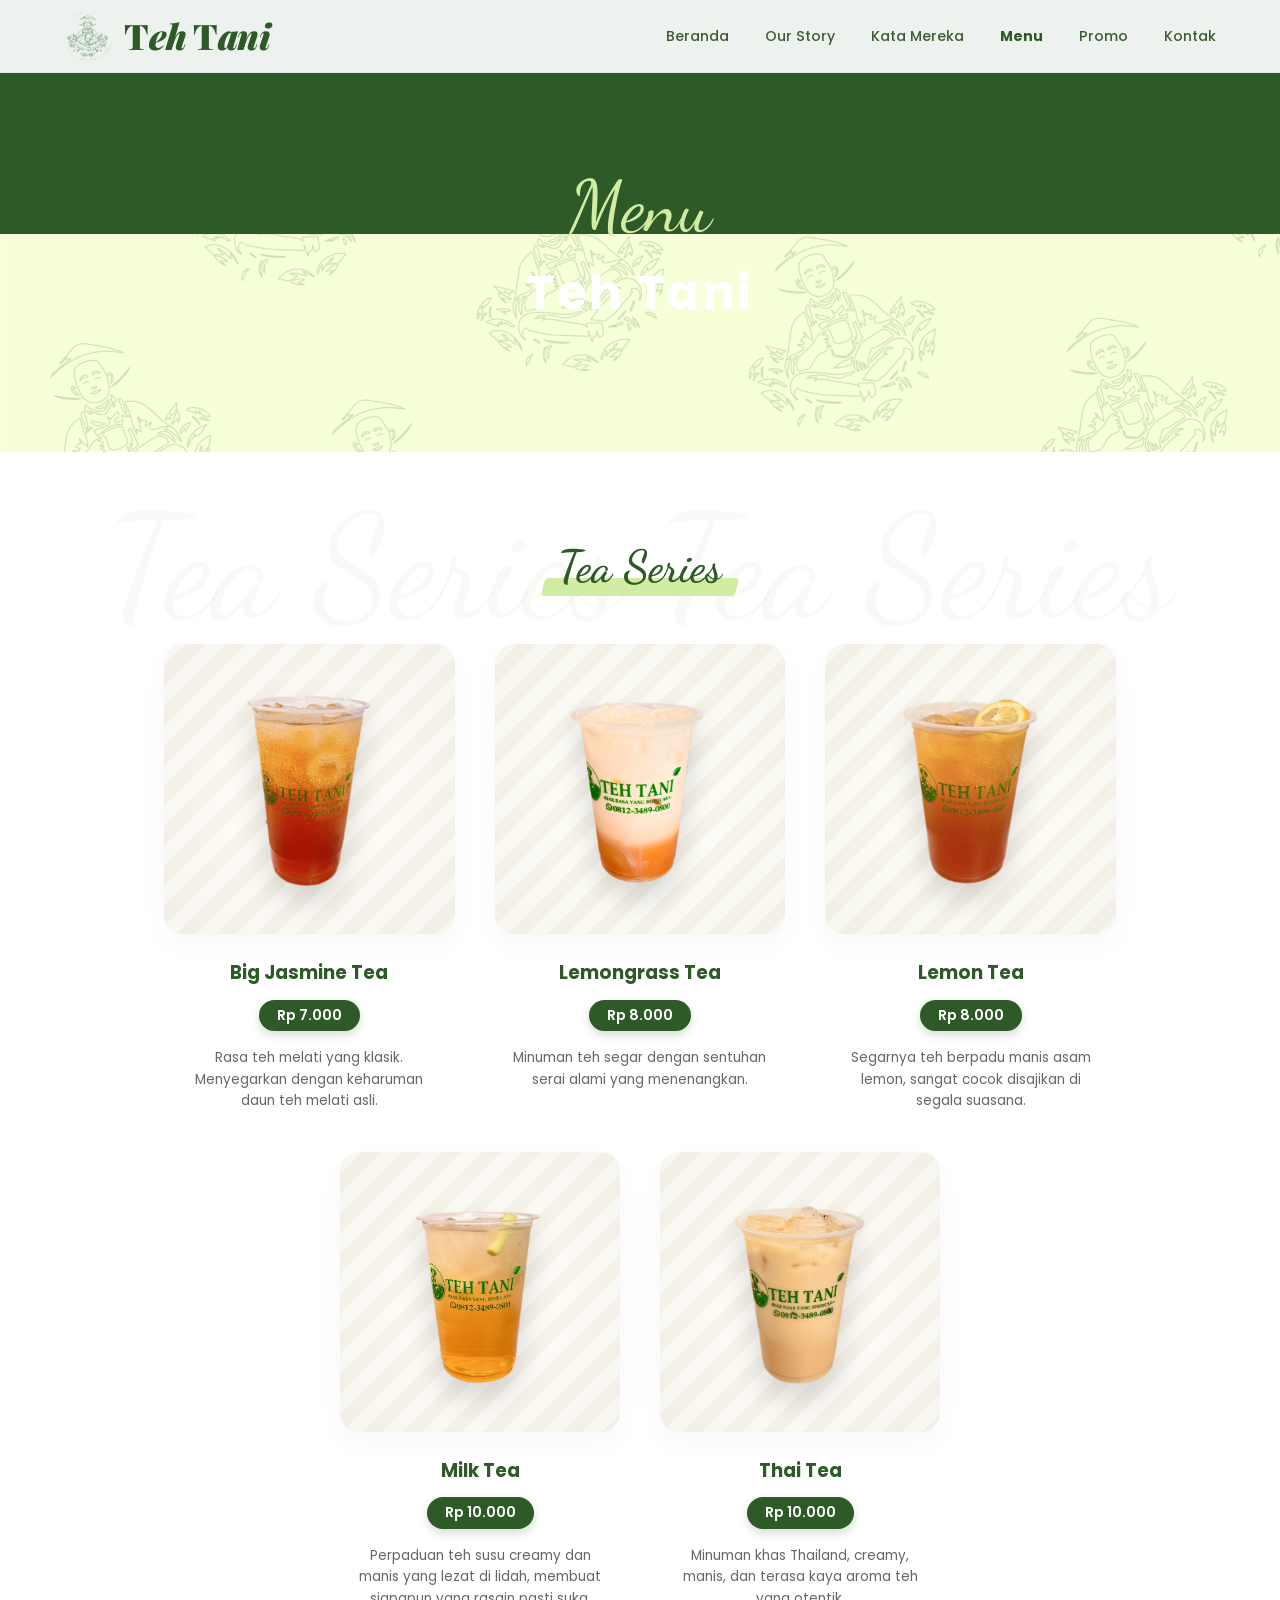
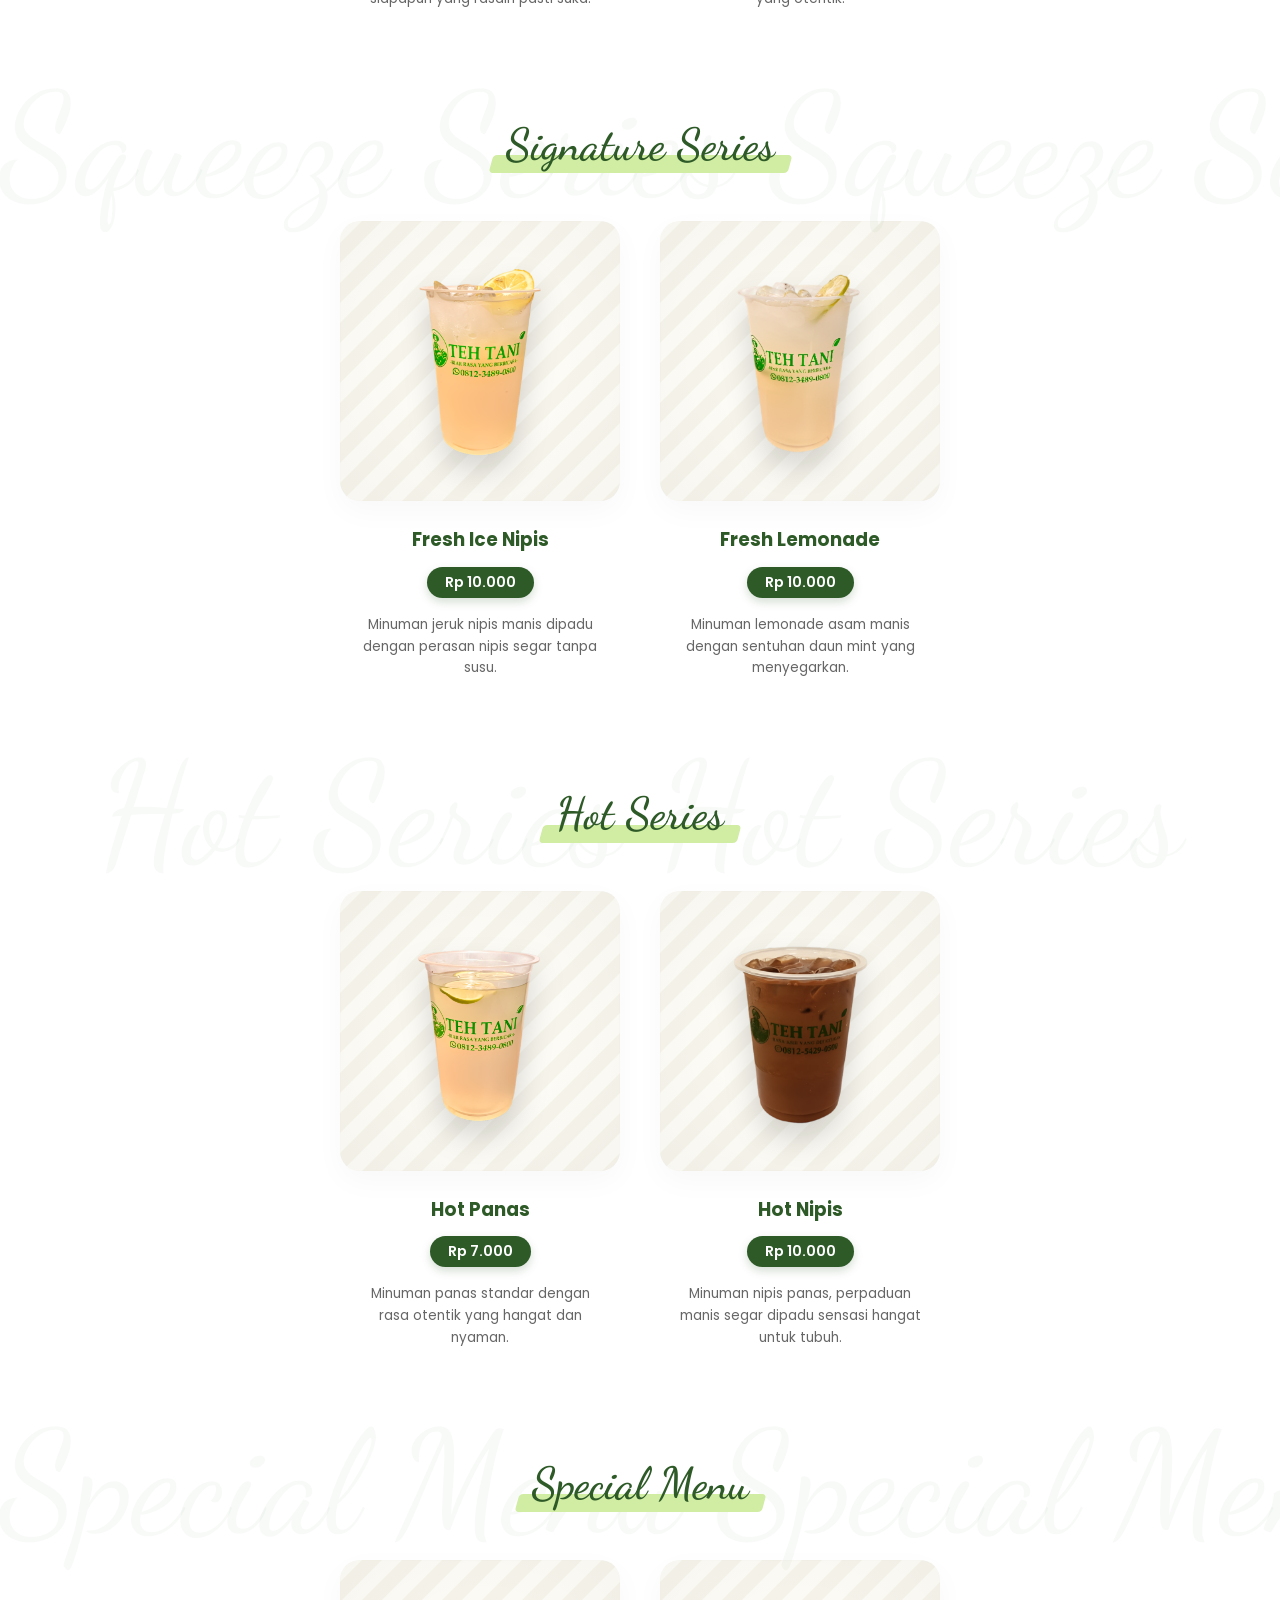
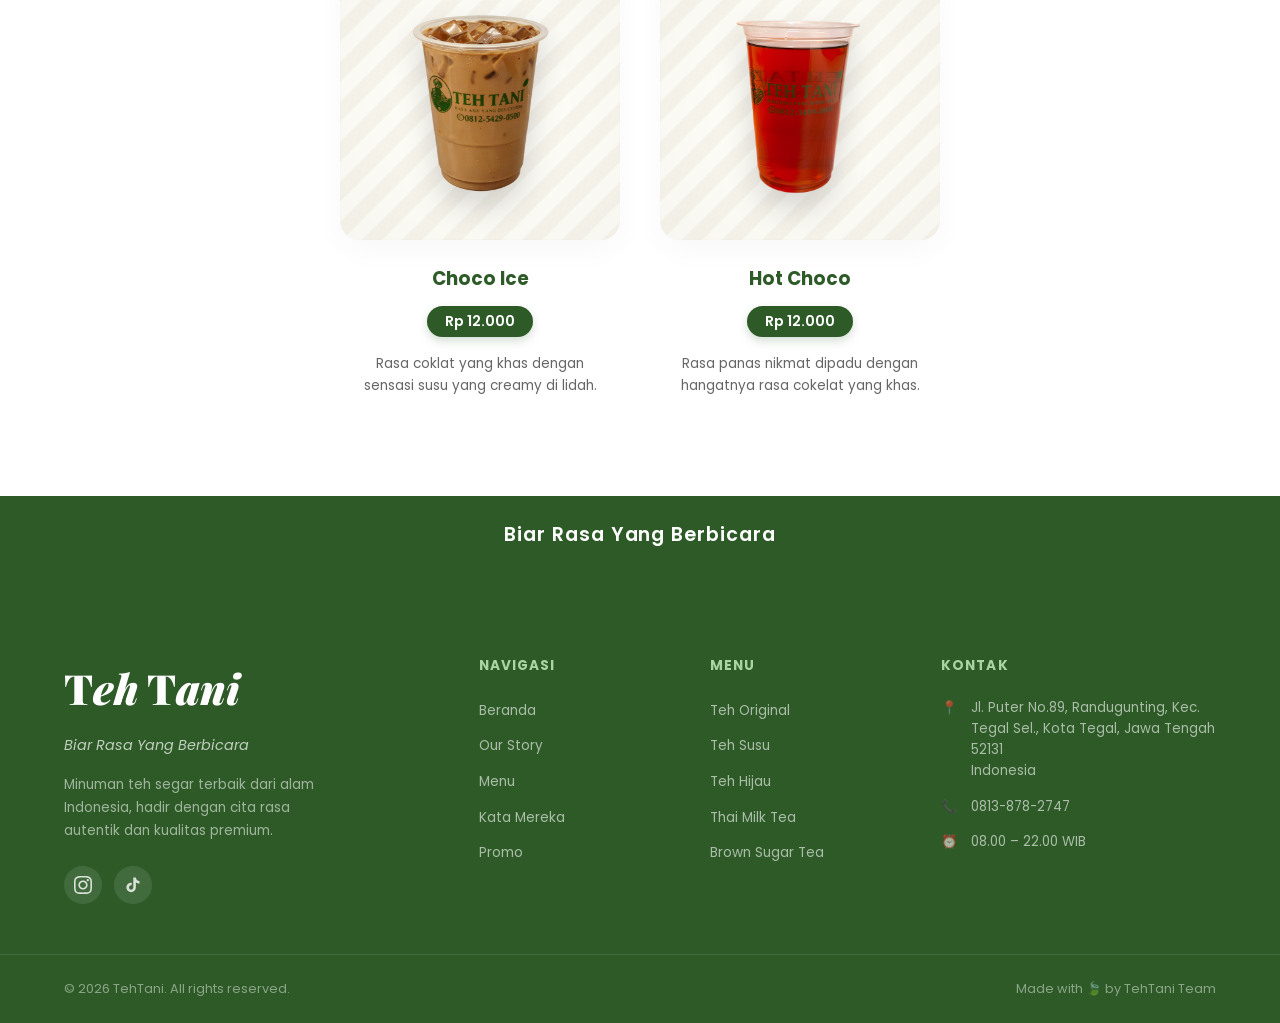
==== menu.html @ feb874ca "Add Menu page matching new design and update navigation links" ====
<!DOCTYPE html>
<html lang="id">

<head>
    <meta charset="UTF-8" />
    <meta name="viewport" content="width=device-width, initial-scale=1.0" />
    <title>Menu – Teh Tani</title>
    <meta name="description"
        content="Lihat berbagai pilihan menu minuman teh segar dan premium dari Teh Tani. Dari Tea Series, Signature Series, Hot Series, hingga Special Menu." />
    <link rel="preconnect" href="https://fonts.googleapis.com" />
    <link rel="preconnect" href="https://fonts.gstatic.com" crossorigin />
    <link
        href="https://fonts.googleapis.com/css2?family=Dancing+Script:wght@400;500;600;700&family=Playfair+Display:ital,wght@0,400;0,500;0,600;0,700;0,800;1,400;1,700&family=Poppins:wght@300;400;500;600;700&family=Pacifico&display=swap"
        rel="stylesheet" />
    <link rel="stylesheet" href="style.css" />
    <link rel="icon" href="images/logo_navbar.png" type="image/png" />
    <style>
        /* ── Page-specific styles for menu.html ── */

        /* ── MENU HERO ── */
        .menu-hero {
            background: var(--green-dark);
            position: relative;
            padding-top: 150px;
            padding-bottom: 120px;
            text-align: center;
            color: #fff;
            overflow: hidden;
        }

        .menu-hero-content {
            position: relative;
            z-index: 2;
            animation: heroFadeDown 0.8s ease forwards;
            opacity: 0;
            transform: translateY(-20px);
        }

        @keyframes heroFadeDown {
            to {
                opacity: 1;
                transform: translateY(0);
            }
        }

        .menu-hero-script {
            font-family: 'Dancing Script', cursive;
            font-size: 4.5rem;
            font-weight: 400;
            color: #d1eca3;
            margin-bottom: -10px;
        }

        .menu-hero-bold {
            font-family: var(--font-body);
            font-size: 3rem;
            font-weight: 700;
            color: #fff;
            letter-spacing: 0.05em;
        }

        .menu-hero-wave {
            position: absolute;
            bottom: -2px;
            left: 0;
            width: 100%;
            height: clamp(80px, 20vw, 220px);
            background: url('images/hero_bg_pattern.png') no-repeat bottom center;
            background-size: cover;
            z-index: 1;
        }

        /* ── MENU CONTENT ── */
        .menu-main {
            background: #ffffff;
            padding-bottom: 100px;
            overflow-x: hidden;
        }

        .menu-watermark-container {
            position: relative;
            text-align: center;
            margin: 80px 0 40px;
            z-index: 1;
        }

        .menu-watermark {
            font-family: 'Dancing Script', cursive;
            font-size: clamp(4rem, 12vw, 9rem);
            color: rgba(74, 124, 64, 0.04);
            white-space: nowrap;
            position: absolute;
            top: 50%;
            left: 50%;
            transform: translate(-50%, -50%);
            pointer-events: none;
            z-index: -1;
            width: 100%;
        }

        .menu-category-title {
            font-family: 'Dancing Script', cursive;
            font-size: 2.8rem;
            color: var(--green-dark);
            display: inline-block;
            position: relative;
            padding: 0 15px;
            font-weight: 600;
        }

        .menu-category-title::before {
            content: '';
            position: absolute;
            bottom: 8px;
            left: 0;
            width: 100%;
            height: 18px;
            background: #d1eca3;
            z-index: -1;
            transform: skew(-15deg);
            border-radius: 4px;
        }

        .menu-grid {
            display: grid;
            grid-template-columns: repeat(auto-fit, minmax(260px, 1fr));
            gap: 40px;
            max-width: 1000px;
            margin: 0 auto;
            padding: 0 24px;
            justify-content: center;
        }

        /* Specifically center items when they are fewer than the max row items */
        .menu-grid.centered-row {
            display: flex;
            flex-wrap: wrap;
            justify-content: center;
        }

        .menu-grid.centered-row .menu-card {
            width: 100%;
            max-width: 280px;
        }

        .menu-card {
            text-align: center;
            display: flex;
            flex-direction: column;
            align-items: center;
            opacity: 0;
            transform: translateY(30px);
            transition: opacity 0.6s ease, transform 0.6s ease;
        }

        .menu-card.visible {
            opacity: 1;
            transform: translateY(0);
        }

        .menu-img-wrap {
            background: #fcfbf5;
            background-image: url("data:image/svg+xml,%3Csvg width='40' height='40' viewBox='0 0 40 40' xmlns='http://www.w3.org/2000/svg'%3E%3Cg fill='%23e0ddc6' fill-opacity='0.25' fill-rule='evenodd'%3E%3Cpath d='M0 40L40 0H20L0 20M40 40V20L20 40'/%3E%3C/g%3E%3C/svg%3E");
            border-radius: 20px;
            padding: 20px;
            width: 100%;
            aspect-ratio: 1;
            display: flex;
            justify-content: center;
            align-items: center;
            margin-bottom: 24px;
            box-shadow: 0 10px 30px rgba(0, 0, 0, 0.03);
            border: 1px solid rgba(0,0,0,0.02);
            position: relative;
            overflow: hidden;
        }
        
        /* Subtle inner gradient for paper effect */
        .menu-img-wrap::after {
            content: '';
            position: absolute;
            top:0; left:0; right:0; bottom:0;
            background: radial-gradient(circle at center, transparent 40%, rgba(0,0,0,0.02) 100%);
            pointer-events: none;
        }

        .menu-img-wrap img {
            height: 85%;
            width: auto;
            object-fit: contain;
            transition: transform 0.4s cubic-bezier(0.175, 0.885, 0.32, 1.275);
            filter: drop-shadow(0 15px 15px rgba(0,0,0,0.15));
            z-index: 2;
        }

        .menu-card:hover .menu-img-wrap img {
            transform: scale(1.1) rotate(3deg);
        }

        .menu-title {
            font-family: var(--font-body);
            font-weight: 700;
            color: var(--green-dark);
            font-size: 1.15rem;
            margin-bottom: 12px;
        }

        .menu-price {
            background: var(--green-dark);
            color: #fff;
            padding: 4px 18px;
            border-radius: 20px;
            font-size: 0.9rem;
            font-weight: 600;
            margin-bottom: 16px;
            display: inline-block;
            box-shadow: 0 4px 10px rgba(45, 90, 39, 0.2);
            transition: background 0.3s ease;
        }

        .menu-card:hover .menu-price {
            background: var(--green-main);
        }

        .menu-desc {
            font-size: 0.85rem;
            color: #666;
            line-height: 1.6;
            padding: 0 15px;
        }

        /* ── BOTTOM BANNER ── */
        .menu-bottom-banner {
            background: var(--green-dark);
            color: #fff;
            text-align: center;
            padding: 24px 0;
            font-size: 1.2rem;
            font-weight: 600;
            letter-spacing: 0.05em;
        }

        /* ── RESPONSIVE ── */
        @media (max-width: 768px) {
            .menu-hero {
                padding-top: 120px;
                padding-bottom: 80px;
            }

            .menu-hero-script {
                font-size: 3.5rem;
            }

            .menu-hero-bold {
                font-size: 2.2rem;
            }

            .menu-watermark-container {
                margin: 60px 0 30px;
            }

            .menu-category-title {
                font-size: 2.2rem;
            }

            .menu-img-wrap {
                aspect-ratio: 4/3;
            }
        }
    </style>
</head>

<body>

    <!-- ========== NAVBAR ========== -->
    <nav class="navbar" id="navbar">
        <div class="nav-container">
            <a href="index.html" class="nav-logo">
                <img src="images/logo_navbar.png" alt="Teh Tani Icon" class="nav-logo-icon" />
                <span class="nav-logo-text">
                    <span class="logo-teh">T<i>eh</i></span> <span class="logo-tani">T<i>ani</i></span>
                </span>
            </a>
            <ul class="nav-links" id="navLinks">
                <li><a href="index.html#beranda">Beranda</a></li>
                <li><a href="our-story.html">Our Story</a></li>
                <li><a href="index.html#kata-mereka">Kata Mereka</a></li>
                <li><a href="menu.html" style="color:var(--green-dark);font-weight:700;">Menu</a></li>
                <li><a href="index.html#promo">Promo</a></li>
                <li><a href="index.html#kontak">Kontak</a></li>
            </ul>
            <button class="nav-hamburger" id="hamburger" aria-label="Menu">
                <span></span><span></span><span></span>
            </button>
        </div>
    </nav>

    <!-- ========== MENU HERO ========== -->
    <section class="menu-hero">
        <div class="menu-hero-content">
            <h1 class="menu-hero-script">Menu</h1>
            <h2 class="menu-hero-bold">Teh Tani</h2>
        </div>
        <div class="menu-hero-wave"></div>
    </section>

    <!-- ========== MENU CONTENT ========== -->
    <main class="menu-main">

        <!-- CATEGORY 1: Tea Series -->
        <div class="menu-watermark-container">
            <div class="menu-watermark">Tea Series Tea Series</div>
            <h2 class="menu-category-title">Tea Series</h2>
        </div>
        
        <div class="menu-grid">
            <div class="menu-card">
                <div class="menu-img-wrap">
                    <img src="images/menu1.png" alt="Big Jasmine Tea" />
                </div>
                <h3 class="menu-title">Big Jasmine Tea</h3>
                <span class="menu-price">Rp 7.000</span>
                <p class="menu-desc">Rasa teh melati yang klasik. Menyegarkan dengan keharuman daun teh melati asli.</p>
            </div>
            <div class="menu-card">
                <div class="menu-img-wrap">
                    <img src="images/menu2.png" alt="Lemongrass Tea" />
                </div>
                <h3 class="menu-title">Lemongrass Tea</h3>
                <span class="menu-price">Rp 8.000</span>
                <p class="menu-desc">Minuman teh segar dengan sentuhan serai alami yang menenangkan.</p>
            </div>
            <div class="menu-card">
                <div class="menu-img-wrap">
                    <img src="images/menu3.png" alt="Lemon Tea" />
                </div>
                <h3 class="menu-title">Lemon Tea</h3>
                <span class="menu-price">Rp 8.000</span>
                <p class="menu-desc">Segarnya teh berpadu manis asam lemon, sangat cocok disajikan di segala suasana.</p>
            </div>
        </div>
        <div class="menu-grid centered-row" style="margin-top: 40px;">
            <div class="menu-card">
                <div class="menu-img-wrap">
                    <img src="images/menu4.png" alt="Milk Tea" />
                </div>
                <h3 class="menu-title">Milk Tea</h3>
                <span class="menu-price">Rp 10.000</span>
                <p class="menu-desc">Perpaduan teh susu creamy dan manis yang lezat di lidah, membuat siapapun yang rasain pasti suka.</p>
            </div>
            <div class="menu-card">
                <div class="menu-img-wrap">
                    <img src="images/menu5.png" alt="Thai Tea" />
                </div>
                <h3 class="menu-title">Thai Tea</h3>
                <span class="menu-price">Rp 10.000</span>
                <p class="menu-desc">Minuman khas Thailand, creamy, manis, dan terasa kaya aroma teh yang otentik.</p>
            </div>
        </div>

        <!-- CATEGORY 2: Signature Series -->
        <div class="menu-watermark-container" style="margin-top: 100px;">
            <div class="menu-watermark">Squeeze Series Squeeze Ser</div>
            <h2 class="menu-category-title">Signature Series</h2>
        </div>
        
        <div class="menu-grid centered-row">
            <div class="menu-card">
                <div class="menu-img-wrap">
                    <img src="images/menu6.png" alt="Fresh Ice Nipis" />
                </div>
                <h3 class="menu-title">Fresh Ice Nipis</h3>
                <span class="menu-price">Rp 10.000</span>
                <p class="menu-desc">Minuman jeruk nipis manis dipadu dengan perasan nipis segar tanpa susu.</p>
            </div>
            <div class="menu-card">
                <div class="menu-img-wrap">
                    <img src="images/menu7.png" alt="Fresh Lemonade" />
                </div>
                <h3 class="menu-title">Fresh Lemonade</h3>
                <span class="menu-price">Rp 10.000</span>
                <p class="menu-desc">Minuman lemonade asam manis dengan sentuhan daun mint yang menyegarkan.</p>
            </div>
        </div>

        <!-- CATEGORY 3: Hot Series -->
        <div class="menu-watermark-container" style="margin-top: 100px;">
            <div class="menu-watermark">Hot Series Hot Series</div>
            <h2 class="menu-category-title">Hot Series</h2>
        </div>
        
        <div class="menu-grid centered-row">
            <div class="menu-card">
                <div class="menu-img-wrap">
                    <img src="images/menu8.png" alt="Hot Panas" />
                </div>
                <h3 class="menu-title">Hot Panas</h3>
                <span class="menu-price">Rp 7.000</span>
                <p class="menu-desc">Minuman panas standar dengan rasa otentik yang hangat dan nyaman.</p>
            </div>
            <div class="menu-card">
                <div class="menu-img-wrap">
                    <img src="images/menu9.png" alt="Hot Nipis" />
                </div>
                <h3 class="menu-title">Hot Nipis</h3>
                <span class="menu-price">Rp 10.000</span>
                <p class="menu-desc">Minuman nipis panas, perpaduan manis segar dipadu sensasi hangat untuk tubuh.</p>
            </div>
        </div>

        <!-- CATEGORY 4: Special Menu -->
        <div class="menu-watermark-container" style="margin-top: 100px;">
            <div class="menu-watermark">Special Menu Special Men</div>
            <h2 class="menu-category-title">Special Menu</h2>
        </div>
        
        <div class="menu-grid centered-row">
            <div class="menu-card">
                <div class="menu-img-wrap">
                    <img src="images/menu10.png" alt="Choco Ice" />
                </div>
                <h3 class="menu-title">Choco Ice</h3>
                <span class="menu-price">Rp 12.000</span>
                <p class="menu-desc">Rasa coklat yang khas dengan sensasi susu yang creamy di lidah.</p>
            </div>
            <div class="menu-card">
                <div class="menu-img-wrap">
                    <img src="images/menu11.png" alt="Hot Choco" />
                </div>
                <h3 class="menu-title">Hot Choco</h3>
                <span class="menu-price">Rp 12.000</span>
                <p class="menu-desc">Rasa panas nikmat dipadu dengan hangatnya rasa cokelat yang khas.</p>
            </div>
        </div>

    </main>

    <!-- ========== BOTTOM BANNER ========== -->
    <div class="menu-bottom-banner">
        Biar Rasa Yang Berbicara
    </div>

    <!-- ========== FOOTER ========== -->
    <footer class="footer" id="kontak">
        <div class="footer-top">
            <div class="footer-container">
                <div class="footer-brand">
                    <a href="index.html" class="footer-logo">
                        <span class="logo-teh">T<i>eh</i></span> <span class="logo-tani">T<i>ani</i></span>
                    </a>
                    <p class="footer-tagline">Biar Rasa Yang Berbicara</p>
                    <p class="footer-desc">Minuman teh segar terbaik dari alam Indonesia, hadir dengan cita rasa
                        autentik dan
                        kualitas premium.</p>
                    <div class="footer-social">
                        <a href="https://instagram.com/tehtaniofficial" target="_blank" aria-label="Instagram"
                            class="social-link">
                            <svg width="18" height="18" viewBox="0 0 24 24" fill="currentColor">
                                <path
                                    d="M12 2.163c3.204 0 3.584.012 4.85.07 3.252.148 4.771 1.691 4.919 4.919.058 1.265.069 1.645.069 4.849 0 3.205-.012 3.584-.069 4.849-.149 3.225-1.664 4.771-4.919 4.919-1.266.058-1.644.07-4.85.07-3.204 0-3.584-.012-4.849-.07-3.26-.149-4.771-1.699-4.919-4.92-.058-1.265-.07-1.644-.07-4.849 0-3.204.013-3.583.07-4.849.149-3.227 1.664-4.771 4.919-4.919 1.266-.057 1.645-.069 4.849-.069zm0-2.163c-3.259 0-3.667.014-4.947.072-4.358.2-6.78 2.618-6.98 6.98-.059 1.281-.073 1.689-.073 4.948 0 3.259.014 3.668.072 4.948.2 4.358 2.618 6.78 6.98 6.98 1.281.058 1.689.072 4.948.072 3.259 0 3.668-.014 4.948-.072 4.354-.2 6.782-2.618 6.979-6.98.059-1.28.073-1.689.073-4.948 0-3.259-.014-3.667-.072-4.947-.196-4.354-2.617-6.78-6.979-6.98-1.281-.059-1.69-.073-4.949-.073zm0 5.838c-3.403 0-6.162 2.759-6.162 6.162s2.759 6.163 6.162 6.163 6.162-2.759 6.162-6.163c0-3.403-2.759-6.162-6.162-6.162zm0 10.162c-2.209 0-4-1.79-4-4 0-2.209 1.791-4 4-4s4 1.791 4 4c0 2.21-1.791 4-4 4zm6.406-11.845c-.796 0-1.441.645-1.441 1.44s.645 1.44 1.441 1.44c.795 0 1.439-.645 1.439-1.44s-.644-1.44-1.439-1.44z" />
                            </svg>
                        </a>
                        <a href="#" target="_blank" aria-label="TikTok" class="social-link">
                            <svg width="18" height="18" viewBox="0 0 24 24" fill="currentColor">
                                <path
                                    d="M19.59 6.69a4.83 4.83 0 01-3.77-4.25V2h-3.45v13.67a2.89 2.89 0 01-2.88 2.5 2.89 2.89 0 01-2.89-2.89 2.89 2.89 0 012.89-2.89c.28 0 .54.04.79.1V9.01a6.27 6.27 0 00-.79-.05 6.34 6.34 0 00-6.34 6.34 6.34 6.34 0 006.34 6.34 6.34 6.34 0 006.33-6.34V8.69a8.26 8.26 0 004.83 1.55V6.79a4.85 4.85 0 01-1.06-.1z" />
                            </svg>
                        </a>
                    </div>
                </div>

                <div class="footer-links">
                    <h4>Navigasi</h4>
                    <ul>
                        <li><a href="index.html#beranda">Beranda</a></li>
                        <li><a href="our-story.html">Our Story</a></li>
                        <li><a href="menu.html">Menu</a></li>
                        <li><a href="index.html#kata-mereka">Kata Mereka</a></li>
                        <li><a href="index.html#promo">Promo</a></li>
                    </ul>
                </div>

                <div class="footer-links">
                    <h4>Menu</h4>
                    <ul>
                        <li><a href="#">Teh Original</a></li>
                        <li><a href="#">Teh Susu</a></li>
                        <li><a href="#">Teh Hijau</a></li>
                        <li><a href="#">Thai Milk Tea</a></li>
                        <li><a href="#">Brown Sugar Tea</a></li>
                    </ul>
                </div>

                <div class="footer-contact">
                    <h4>Kontak</h4>
                    <ul>
                        <li>
                            <span>📍</span>
                            <span>Jl. Puter No.89, Randugunting, Kec. Tegal Sel., Kota Tegal, Jawa Tengah
                                52131<br />Indonesia</span>
                        </li>
                        <li>
                            <span>📞</span>
                            <span>0813-878-2747</span>
                        </li>
                        <li>
                            <span>⏰</span>
                            <span>08.00 – 22.00 WIB</span>
                        </li>
                    </ul>
                </div>
            </div>
        </div>
        <div class="footer-bottom">
            <div class="footer-container">
                <p>© 2026 TehTani. All rights reserved.</p>
                <p>Made with 🍃 by TehTani Team</p>
            </div>
        </div>
    </footer>

    <!-- ========== BACK TO TOP ========== -->
    <button class="back-to-top" id="backToTop" aria-label="Back to top">↑</button>

    <script>
        // Navbar scroll + hamburger + backToTop logic
        const navbar = document.getElementById('navbar');
        const hamburger = document.getElementById('hamburger');
        const navLinks = document.getElementById('navLinks');
        const backToTop = document.getElementById('backToTop');

        window.addEventListener('scroll', () => {
            if (window.scrollY > 60) {
                navbar.classList.add('scrolled');
                backToTop.classList.add('visible');
            } else {
                navbar.classList.remove('scrolled');
                backToTop.classList.remove('visible');
            }
        }, { passive: true });

        hamburger.addEventListener('click', () => {
            hamburger.classList.toggle('active');
            navLinks.classList.toggle('open');
        });

        navLinks.querySelectorAll('a').forEach(link => {
            link.addEventListener('click', () => {
                hamburger.classList.remove('active');
                navLinks.classList.remove('open');
            });
        });

        backToTop.addEventListener('click', () => {
            window.scrollTo({ top: 0, behavior: 'smooth' });
        });

        // Simple Scroll Reveal Animation for Menu Cards
        const menuCards = document.querySelectorAll('.menu-card');
        const observer = new IntersectionObserver((entries) => {
            entries.forEach(entry => {
                if(entry.isIntersecting) {
                    entry.target.classList.add('visible');
                    observer.unobserve(entry.target);
                }
            });
        }, { threshold: 0.1 });

        menuCards.forEach((card, index) => {
            // Add a small stagger delay per row if needed
            card.style.transitionDelay = `${(index % 3) * 0.15}s`;
            observer.observe(card);
        });
    </script>
</body>

</html>
---- style.css ----
/* ========== RESET & VARIABLES ========== */
*,
*::before,
*::after {
  box-sizing: border-box;
  margin: 0;
  padding: 0;
}

:root {
  --green-dark: #2d5a27;
  --green-main: #4a7c40;
  --green-mid: #6aa84f;
  --green-light: #a8d5a2;
  --green-pale: #e8f5e3;
  --green-bg: #f0f7ec;
  --yellow-main: #f0c040;
  --yellow-light: #fff8e1;
  --brown-tea: #c47d3b;
  --cream: #faf6f0;
  --white: #ffffff;
  --text-dark: #1c2b1a;
  --text-mid: #3d5c36;
  --text-light: #6b8a62;
  --shadow-sm: 0 2px 8px rgba(45, 90, 39, 0.12);
  --shadow-md: 0 8px 24px rgba(45, 90, 39, 0.16);
  --shadow-lg: 0 16px 48px rgba(45, 90, 39, 0.2);
  --radius-sm: 8px;
  --radius-md: 16px;
  --radius-lg: 24px;
  --radius-xl: 40px;
  --transition: all 0.35s cubic-bezier(0.4, 0, 0.2, 1);
  --font-body: 'Poppins', sans-serif;
  --font-display: 'Playfair Display', serif;
}

html {
  scroll-behavior: smooth;
  font-size: 16px;
  overflow-x: hidden;
  width: 100%;
}

body {
  font-family: var(--font-body);
  color: var(--text-dark);
  background: var(--white);
  line-height: 1.6;
  overflow-x: hidden;
  width: 100%;
}

img {
  max-width: 100%;
  display: block;
}

a {
  text-decoration: none;
  color: inherit;
}

ul {
  list-style: none;
}

/* ========== SCROLL BAR ========== */
::-webkit-scrollbar {
  width: 6px;
}

::-webkit-scrollbar-track {
  background: var(--green-pale);
}

::-webkit-scrollbar-thumb {
  background: var(--green-mid);
  border-radius: 4px;
}

/* ========== BUTTONS ========== */
.btn {
  display: inline-flex;
  align-items: center;
  gap: 8px;
  padding: 13px 28px;
  border-radius: var(--radius-xl);
  font-family: var(--font-body);
  font-weight: 600;
  font-size: 0.9rem;
  cursor: pointer;
  border: none;
  transition: var(--transition);
  letter-spacing: 0.02em;
}

.btn-arrow {
  transition: transform 0.3s ease;
}

.btn:hover .btn-arrow {
  transform: translateX(4px);
}

.btn-primary {
  background: linear-gradient(135deg, var(--green-main), var(--green-dark));
  color: var(--white);
  box-shadow: 0 4px 20px rgba(74, 124, 64, 0.4);
}

.btn-primary:hover {
  transform: translateY(-2px);
  box-shadow: 0 8px 28px rgba(74, 124, 64, 0.5);
}

.btn-outline {
  background: transparent;
  color: var(--green-dark);
  border: 2px solid var(--green-main);
}

.btn-outline:hover {
  background: var(--green-main);
  color: var(--white);
  transform: translateY(-2px);
}

.btn-green {
  background: var(--green-main);
  color: var(--white);
  box-shadow: var(--shadow-sm);
}

.btn-green:hover {
  background: var(--green-dark);
  transform: translateY(-2px);
  box-shadow: var(--shadow-md);
}

.btn-white {
  background: var(--white);
  color: var(--green-dark);
  box-shadow: 0 4px 20px rgba(255, 255, 255, 0.3);
}

.btn-white:hover {
  background: var(--green-pale);
  transform: translateY(-2px);
}

.btn-outline-green {
  background: transparent;
  color: var(--green-main);
  border: 2px solid var(--green-main);
}

.btn-outline-green:hover {
  background: var(--green-main);
  color: var(--white);
  transform: translateY(-2px);
}

.btn-instagram {
  background: linear-gradient(45deg, #f09433, #e6683c, #dc2743, #cc2366, #bc1888);
  color: var(--white);
  box-shadow: 0 4px 20px rgba(220, 39, 67, 0.35);
}

.btn-instagram:hover {
  transform: translateY(-2px);
  box-shadow: 0 8px 28px rgba(220, 39, 67, 0.45);
}

/* ========== SECTION UTILS ========== */
.section-container {
  max-width: 1200px;
  margin: 0 auto;
  padding: 0 24px;
}

.section-header {
  text-align: center;
  margin-bottom: 56px;
}

.section-label {
  display: inline-block;
  background: var(--green-pale);
  color: var(--green-dark);
  padding: 6px 18px;
  border-radius: var(--radius-xl);
  font-size: 0.78rem;
  font-weight: 600;
  letter-spacing: 0.1em;
  text-transform: uppercase;
  margin-bottom: 14px;
}

.label-yellow {
  background: var(--yellow-light);
  color: #8b6914;
}

.label-orange {
  background: #fff3e0;
  color: #b55a00;
}

.section-title {
  font-family: var(--font-display);
  font-size: clamp(2rem, 4vw, 2.8rem);
  color: var(--text-dark);
  line-height: 1.2;
  margin-bottom: 14px;
}

.section-title em {
  font-style: italic;
  color: var(--green-main);
}

.section-subtitle {
  color: var(--text-light);
  font-size: 0.95rem;
  max-width: 520px;
  margin: 0 auto;
}

/* AOS Animation classes (lightweight inline version) */
[data-aos] {
  opacity: 0;
  transform: translateY(30px);
  transition: opacity 0.7s ease, transform 0.7s ease;
}

[data-aos="fade-right"] {
  transform: translateX(-40px);
}

[data-aos="fade-left"] {
  transform: translateX(40px);
}

[data-aos].aos-animate {
  opacity: 1;
  transform: translate(0, 0);
}

/* ========== NAVBAR ========== */
.navbar {
  position: fixed;
  top: 0;
  left: 0;
  right: 0;
  z-index: 1000;
  background: rgba(255, 255, 255, 0.92);
  backdrop-filter: blur(20px);
  -webkit-backdrop-filter: blur(20px);
  border-bottom: 1px solid rgba(74, 124, 64, 0.1);
  transition: var(--transition);
}

.navbar.scrolled {
  box-shadow: var(--shadow-sm);
}

.nav-container {
  max-width: 1200px;
  margin: 0 auto;
  padding: 0 24px;
  height: 72px;
  display: flex;
  align-items: center;
  justify-content: space-between;
}

.nav-logo {
  font-family: var(--font-display);
  font-size: 2.2rem;
  font-weight: 900;
  font-style: normal;
  letter-spacing: -0.01em;
  display: flex;
  align-items: center;
  gap: 12px;
}

.nav-logo-icon {
  height: 48px;
  width: auto;
  object-fit: contain;
}

.nav-logo i,
.footer-logo i {
  font-style: italic;
}

.logo-teh,
.logo-tani {
  color: var(--green-dark);
}

.nav-links {
  display: flex;
  align-items: center;
  gap: 36px;
}

.nav-links a {
  font-size: 0.88rem;
  font-weight: 500;
  color: var(--text-mid);
  position: relative;
  padding-bottom: 4px;
  transition: color 0.25s;
}

.nav-links a::after {
  content: '';
  position: absolute;
  bottom: 0;
  left: 0;
  width: 0;
  height: 2px;
  background: var(--green-main);
  border-radius: 2px;
  transition: width 0.3s ease;
}

.nav-links a:hover {
  color: var(--green-dark);
}

.nav-links a:hover::after {
  width: 100%;
}

.nav-hamburger {
  display: none;
  flex-direction: column;
  gap: 5px;
  background: none;
  border: none;
  cursor: pointer;
  padding: 6px;
}

.nav-hamburger span {
  display: block;
  width: 24px;
  height: 2px;
  background: var(--green-dark);
  border-radius: 2px;
  transition: var(--transition);
}

.nav-hamburger.active span:nth-child(1) {
  transform: translateY(7px) rotate(45deg);
}

.nav-hamburger.active span:nth-child(2) {
  opacity: 0;
}

.nav-hamburger.active span:nth-child(3) {
  transform: translateY(-7px) rotate(-45deg);
}

/* ========== HERO SECTION ========== */
.hero {
  min-height: 100vh;
  padding-top: 72px;
  background: url('images/hero_bg_pattern.png');
  background-size: 500px;
  background-repeat: repeat;
  position: relative;
  display: flex;
  align-items: center;
  overflow: hidden;
}

.hero-bg-decor {
  position: absolute;
  inset: 0;
  pointer-events: none;
}

.decor-circle {
  position: absolute;
  border-radius: 50%;
  background: radial-gradient(circle, rgba(74, 124, 64, 0.12), transparent 70%);
}

.decor-circle-1 {
  width: 600px;
  height: 600px;
  top: -100px;
  right: -150px;
}

.decor-circle-2 {
  width: 400px;
  height: 400px;
  bottom: -100px;
  left: -100px;
}

.decor-leaf {
  position: absolute;
  font-size: 3rem;
  opacity: 0.15;
  animation: floatLeaf 6s ease-in-out infinite;
}

.decor-leaf-1 {
  top: 20%;
  right: 5%;
  animation-delay: 0s;
}

.decor-leaf-2 {
  bottom: 20%;
  left: 5%;
  animation-delay: 3s;
}

@keyframes floatLeaf {

  0%,
  100% {
    transform: translateY(0) rotate(0deg);
  }

  50% {
    transform: translateY(-20px) rotate(10deg);
  }
}

.hero-content {
  max-width: 1200px;
  margin: 0 auto;
  padding: 80px 24px;
  display: grid;
  grid-template-columns: 1fr 1fr;
  align-items: center;
  gap: 60px;
  width: 100%;
}

.hero-tagline {
  font-size: 0.82rem;
  font-weight: 600;
  color: var(--green-main);
  letter-spacing: 0.12em;
  text-transform: uppercase;
  margin-bottom: 16px;
  display: flex;
  align-items: center;
  gap: 8px;
}

.hero-tagline::before {
  content: '';
  display: inline-block;
  width: 32px;
  height: 2px;
  background: var(--green-main);
  border-radius: 2px;
}

.hero-title {
  font-family: var(--font-display);
  font-size: clamp(2.8rem, 5.5vw, 4.2rem);
  line-height: 1.12;
  color: var(--text-dark);
  margin-bottom: 22px;
}

.hero-title em {
  font-style: italic;
  color: var(--green-main);
  display: block;
}

.hero-desc {
  color: var(--text-light);
  font-size: 1rem;
  line-height: 1.8;
  margin-bottom: 36px;
  max-width: 480px;
}

.hero-buttons {
  display: flex;
  gap: 16px;
  flex-wrap: wrap;
}

/* Hero Image */
.hero-image {
  position: relative;
  display: flex;
  justify-content: center;
}

.hero-img-wrapper {
  position: relative;
  display: inline-block;
}

.hero-drink-img {
  width: clamp(260px, 35vw, 420px);
  height: auto;
  filter: drop-shadow(0 24px 48px rgba(45, 90, 39, 0.25));
  animation: heroFloat 4s ease-in-out infinite;
  position: relative;
  z-index: 2;
}

@keyframes heroFloat {

  0%,
  100% {
    transform: translateY(0);
  }

  50% {
    transform: translateY(-18px);
  }
}

.hero-badge {
  position: absolute;
  top: 10%;
  right: -20px;
  background: var(--yellow-main);
  border-radius: 50%;
  width: 85px;
  height: 85px;
  display: flex;
  flex-direction: column;
  align-items: center;
  justify-content: center;
  text-align: center;
  box-shadow: 0 4px 20px rgba(240, 192, 64, 0.5);
  z-index: 3;
  animation: badgePulse 2s ease-in-out infinite;
}

.badge-icon {
  font-size: 1.2rem;
}

.badge-text {
  font-size: 0.65rem;
  font-weight: 700;
  color: var(--green-dark);
  line-height: 1.2;
}

@keyframes badgePulse {

  0%,
  100% {
    transform: scale(1) rotate(-5deg);
  }

  50% {
    transform: scale(1.05) rotate(0deg);
  }
}

.hero-float-card {
  position: absolute;
  bottom: 10%;
  left: -30px;
  background: var(--white);
  border-radius: var(--radius-md);
  padding: 12px 18px;
  display: flex;
  align-items: center;
  gap: 12px;
  box-shadow: var(--shadow-md);
  z-index: 3;
  animation: floatCard 3s ease-in-out infinite;
  animation-delay: 1s;
}

.float-emoji {
  font-size: 1.6rem;
}

.float-title {
  font-weight: 700;
  font-size: 0.85rem;
  color: var(--text-dark);
}

.float-sub {
  font-size: 0.72rem;
  color: var(--text-light);
}

@keyframes floatCard {

  0%,
  100% {
    transform: translateY(0);
  }

  50% {
    transform: translateY(-8px);
  }
}

.hero-scroll-indicator {
  position: absolute;
  bottom: 32px;
  left: 50%;
  transform: translateX(-50%);
  display: flex;
  flex-direction: column;
  align-items: center;
  gap: 8px;
  color: var(--text-light);
  font-size: 0.72rem;
  letter-spacing: 0.1em;
  text-transform: uppercase;
}

.scroll-line {
  width: 1px;
  height: 40px;
  background: linear-gradient(to bottom, var(--green-light), transparent);
  animation: scrollPulse 1.5s ease-in-out infinite;
}

@keyframes scrollPulse {

  0%,
  100% {
    opacity: 1;
    transform: scaleY(1);
  }

  50% {
    opacity: 0.4;
    transform: scaleY(0.7);
  }
}

/* ========== OUR STORY SECTION ========== */
.our-story {
  padding: 100px 0;
  background: var(--white);
  position: relative;
}

.story-decor-top {
  position: absolute;
  top: 0;
  left: 0;
  right: 0;
  height: 60px;
  background: linear-gradient(to bottom, var(--green-bg), transparent);
}

.story-decor-bottom {
  position: absolute;
  bottom: 0;
  left: 0;
  right: 0;
  height: 60px;
  background: linear-gradient(to top, var(--green-pale), transparent);
}

.story-inner {
  display: grid;
  grid-template-columns: 1fr 1.4fr;
  align-items: center;
  gap: 80px;
}

.story-image-wrap {
  position: relative;
  display: flex;
  justify-content: center;
}

.story-img-circle {
  width: 300px;
  height: 300px;
  border-radius: 50%;
  overflow: hidden;
  border: 6px solid var(--green-light);
  box-shadow: var(--shadow-lg);
  position: relative;
  z-index: 2;
}

.story-img-circle img {
  width: 100%;
  height: 100%;
  object-fit: cover;
}

.story-img-ring {
  position: absolute;
  width: 340px;
  height: 340px;
  border-radius: 50%;
  border: 3px dashed var(--green-light);
  top: 50%;
  left: 50%;
  transform: translate(-50%, -50%);
  animation: ringRotate 20s linear infinite;
  z-index: 1;
}

@keyframes ringRotate {
  from {
    transform: translate(-50%, -50%) rotate(0deg);
  }

  to {
    transform: translate(-50%, -50%) rotate(360deg);
  }
}

.story-content .section-label {
  margin-bottom: 10px;
}

.story-content .section-title {
  text-align: left;
  margin-bottom: 4px;
}

.story-divider {
  color: var(--green-light);
  font-size: 1.2rem;
  margin: 16px 0;
}

.story-text {
  color: var(--text-light);
  font-size: 0.95rem;
  line-height: 1.85;
  margin-bottom: 16px;
}

/* ========== KATA MEREKA SECTION ========== */
.kata-mereka {
  padding: 100px 0;
  background: var(--green-pale);
  position: relative;
  overflow: hidden;
}

.kata-mereka::before {
  content: '🍃';
  position: absolute;
  font-size: 8rem;
  opacity: 0.06;
  top: -20px;
  right: -20px;
}

/* Kata Mereka Cards Grid */
.km-cards-grid {
  display: grid;
  grid-template-columns: repeat(4, 1fr);
  gap: 24px;
}

.km-card {
  background: var(--white);
  border-radius: var(--radius-lg);
  overflow: hidden;
  box-shadow: var(--shadow-sm);
  transition: var(--transition);
}

.km-card:hover {
  transform: translateY(-8px);
  box-shadow: var(--shadow-md);
}

.km-card-img {
  position: relative;
  height: 320px;
  overflow: hidden;
  background: var(--green-pale);
}

.km-card-img img {
  width: 100%;
  height: 100%;
  object-fit: cover;
  transition: transform 0.5s ease;
}

.km-card:hover .km-card-img img {
  transform: scale(1.05);
}

.km-card-body {
  padding: 20px;
}

.km-card-title {
  font-family: var(--font-body);
  font-size: 0.95rem;
  font-weight: 700;
  color: var(--text-dark);
  line-height: 1.4;
  margin-bottom: 10px;
  display: -webkit-box;
  -webkit-line-clamp: 3;
  -webkit-box-orient: vertical;
  overflow: hidden;
}

.km-card-desc {
  font-size: 0.82rem;
  color: var(--text-light);
  line-height: 1.6;
  margin-bottom: 14px;
  display: -webkit-box;
  -webkit-line-clamp: 2;
  -webkit-box-orient: vertical;
  overflow: hidden;
}

.km-card-date {
  font-size: 0.75rem;
  color: var(--text-light);
  opacity: 0.7;
  font-style: italic;
}

.kata-mereka-cta {
  text-align: center;
  margin-top: 48px;
}

/* ========== MENU BANNER SECTION ========== */
.menu-banner {
  padding: 140px 0 80px;
  background: #fdfdfc;
  position: relative;
  overflow: hidden;
}

.menu-banner::before {
  content: '';
  position: absolute;
  top: 0;
  left: -30%;
  width: 160%;
  height: 340px;
  background: var(--green-pale);
  /* Blends with Kata Mereka */
  border-radius: 0 0 50% 50%;
  z-index: 0;
}

.menu-banner-inner {
  max-width: 1200px;
  margin: 0 auto;
  padding: 0 24px;
  position: relative;
  z-index: 1;
}

.menu-banner-text {
  text-align: center;
  margin-top: 40px;
  position: relative;
  z-index: 1;
}

.menu-banner-text p {
  color: var(--text-dark);
  font-size: 1.1rem;
  font-weight: 500;
  margin-bottom: 24px;
}

/* Menu Slider */
.menu-slider-wrap {
  position: relative;
  display: flex;
  align-items: center;
  gap: 16px;
}

.menu-slider-viewport {
  overflow: hidden;
  flex: 1;
}

.menu-slider-track {
  display: flex;
  gap: 20px;
  transition: transform 0.6s cubic-bezier(0.25, 1, 0.5, 1);
  will-change: transform;
  padding: 40px 0;
  /* Add top/bottom padding for scale effect */
  align-items: center;
}

/* Hide prev/next buttons as per new design */
.menu-slider-btn {
  display: none !important;
}

.menu-drink-item {
  position: relative;
  background: #fbfaf6;
  background-image: url('images/hero_bg_pattern.png');
  background-size: 150px;
  background-blend-mode: darken;
  border-radius: 20px;
  padding: 24px 20px 20px;
  text-align: center;
  transition: transform 0.6s cubic-bezier(0.25, 1, 0.5, 1), opacity 0.6s ease;
  cursor: pointer;
  min-width: 240px;
  flex: 0 0 240px;
  box-shadow: 0 4px 12px rgba(0, 0, 0, 0.03);
  border: none;
}

.menu-drink-item.active {
  transform: scale(1.15);
  box-shadow: 0 12px 30px rgba(45, 90, 39, 0.1);
  opacity: 1;
  z-index: 2;
}

.menu-drink-item:not(.active) {
  transform: scale(0.9);
  opacity: 0.5;
  z-index: 1;
}

.menu-drink-img-wrap {
  height: 200px;
  display: flex;
  align-items: center;
  justify-content: center;
  margin-bottom: 12px;
  background: transparent;
}

.menu-drink-img-wrap img {
  height: 180px;
  width: auto;
  object-fit: contain;
  filter: drop-shadow(0 12px 24px rgba(0, 0, 0, 0.15));
  transition: transform 0.4s ease;
}

.menu-drink-item:hover .menu-drink-img-wrap img {
  transform: scale(1.1);
}

.menu-drink-label h3 {
  color: var(--green-dark);
  font-size: 1rem;
  font-weight: 700;
  margin-bottom: 4px;
}

.menu-drink-label p {
  display: none;
}

.menu-badge-top {
  position: absolute;
  top: -10px;
  left: 50%;
  transform: translateX(-50%);
  background: var(--yellow-main);
  color: var(--green-dark);
  padding: 4px 14px;
  border-radius: var(--radius-xl);
  font-size: 0.72rem;
  font-weight: 700;
  white-space: nowrap;
  box-shadow: 0 4px 12px rgba(240, 192, 64, 0.4);
}

.menu-banner-cta {
  text-align: center;
  margin-top: 56px;
}

/* ========== DELIVERY SECTION ========== */
.delivery-section {
  padding: 100px 0;
  background: var(--yellow-light);
  position: relative;
  overflow: hidden;
}

.delivery-bg-shape {
  position: absolute;
  top: -100px;
  right: -100px;
  width: 500px;
  height: 500px;
  background: radial-gradient(circle, rgba(240, 192, 64, 0.2), transparent 70%);
  border-radius: 50%;
}

.delivery-inner {
  display: grid;
  grid-template-columns: 1fr 1.2fr;
  align-items: center;
  gap: 80px;
}

.delivery-phone-wrap {
  position: relative;
  display: flex;
  justify-content: center;
}

.phone-img {
  width: clamp(220px, 28vw, 360px);
  filter: drop-shadow(0 20px 40px rgba(0, 0, 0, 0.18));
  animation: phoneFloat 4.5s ease-in-out infinite;
  position: relative;
  z-index: 2;
}

@keyframes phoneFloat {

  0%,
  100% {
    transform: translateY(0) rotate(-2deg);
  }

  50% {
    transform: translateY(-16px) rotate(2deg);
  }
}

.phone-glow {
  position: absolute;
  width: 300px;
  height: 300px;
  background: radial-gradient(circle, rgba(240, 192, 64, 0.35), transparent 70%);
  border-radius: 50%;
  top: 50%;
  left: 50%;
  transform: translate(-50%, -50%);
  z-index: 1;
  animation: glowPulse 3s ease-in-out infinite;
}

@keyframes glowPulse {

  0%,
  100% {
    transform: translate(-50%, -50%) scale(1);
    opacity: 0.8;
  }

  50% {
    transform: translate(-50%, -50%) scale(1.15);
    opacity: 0.4;
  }
}

.delivery-script-title {
  display: block;
  font-family: 'Dancing Script', cursive;
  font-size: clamp(2.4rem, 4.5vw, 3.4rem);
  font-weight: 700;
  color: var(--green-dark);
  line-height: 1.2;
  margin-bottom: 8px;
  letter-spacing: 0.01em;
}

.delivery-title {
  font-family: var(--font-display);
  font-size: clamp(2rem, 3.5vw, 2.8rem);
  color: var(--text-dark);
  line-height: 1.2;
  margin-bottom: 18px;
}

.delivery-title em {
  font-style: italic;
  color: var(--green-main);
}

.delivery-desc {
  color: var(--text-light);
  font-size: 0.95rem;
  line-height: 1.8;
  margin-bottom: 32px;
}

.delivery-features {
  display: flex;
  flex-direction: column;
  gap: 18px;
  margin-bottom: 36px;
}

.delivery-features li {
  display: flex;
  align-items: flex-start;
  gap: 16px;
}

.feature-icon {
  width: 42px;
  height: 42px;
  min-width: 42px;
  background: var(--white);
  border-radius: var(--radius-sm);
  display: flex;
  align-items: center;
  justify-content: center;
  font-size: 1.2rem;
  box-shadow: var(--shadow-sm);
}

.delivery-features li strong {
  display: block;
  font-size: 0.9rem;
  color: var(--text-dark);
  font-weight: 600;
}

.delivery-features li p {
  font-size: 0.82rem;
  color: var(--text-light);
  margin-top: 2px;
}

.delivery-apps {
  display: flex;
  gap: 14px;
  flex-wrap: wrap;
}

.app-btn {
  display: inline-flex;
  align-items: center;
  gap: 8px;
  padding: 12px 22px;
  border-radius: var(--radius-xl);
  font-weight: 600;
  font-size: 0.88rem;
  transition: var(--transition);
  background: var(--green-main);
  color: var(--white);
  box-shadow: var(--shadow-sm);
}

.app-btn:hover {
  background: var(--green-dark);
  transform: translateY(-2px);
  box-shadow: var(--shadow-md);
}

.app-btn-outline {
  background: var(--white);
  color: var(--green-dark);
  border: 2px solid var(--green-light);
}

.app-btn-outline:hover {
  background: var(--green-pale);
}

/* ========== PROMO SECTION ========== */
.promo-section {
  padding: 100px 0;
  background-color: var(--green-pale);
  background-image: url('images/hero_bg_pattern.png');
  /* Using the leaf pattern as background */
  background-size: 500px;
  background-repeat: repeat;
  position: relative;
  overflow: hidden;
}

.promo-main-title {
  font-family: var(--font-body);
  font-size: clamp(2.5rem, 5vw, 3.8rem);
  font-weight: 700;
  color: #1a3c1a;
  /* Dark green from image */
  text-align: center;
  margin-bottom: 20px;
}

.promo-cursive {
  font-family: 'Dancing Script', cursive;
  font-size: 1.4em;
  color: #3e5c3e;
  vertical-align: middle;
  margin: 0 5px;
}

.promo-grid {
  display: grid;
  grid-template-columns: repeat(2, 1fr);
  gap: 24px;
  max-width: 760px;
  margin: 0 auto;
}

.promo-card {
  background: var(--white);
  border-radius: var(--radius-lg);
  padding: 16px;
  box-shadow: var(--shadow-sm);
  transition: transform 0.2s ease, box-shadow 0.2s ease;
  display: flex;
  flex-direction: column;
}

.promo-card:hover {
  transform: translateY(-3px);
  box-shadow: var(--shadow-md);
}

.promo-img-box {
  width: 100%;
  aspect-ratio: 4 / 5;
  border-radius: var(--radius-md);
  overflow: hidden;
  margin-bottom: 20px;
  background: #f8fcf8;
}

.promo-img-box img {
  width: 100%;
  height: 100%;
  object-fit: cover;
  transition: transform 0.3s ease;
}

.promo-card:hover .promo-img-box img {
  transform: scale(1.02);
}

.promo-details {
  padding: 0 8px 12px;
}

.promo-card-title {
  font-size: 1.15rem;
  font-weight: 700;
  color: #2d5a27;
  margin-bottom: 12px;
  line-height: 1.3;
}

.promo-card-subtitle {
  font-size: 0.88rem;
  color: #666;
  line-height: 1.6;
}

/* ========== INSTAGRAM SECTION ========== */
.instagram-section {
  padding: 100px 0;
  background: var(--white);
}

.ig-title {
  display: flex;
  align-items: center;
  justify-content: center;
  gap: 12px;
}

.ig-icon {
  font-size: 1.8rem;
}

.ig-grid {
  display: grid;
  grid-template-columns: repeat(5, 1fr);
  gap: 16px;
  margin-bottom: 48px;
}

.ig-item {
  position: relative;
  aspect-ratio: 4 / 5;
  border-radius: var(--radius-sm);
  overflow: hidden;
  cursor: pointer;
}

.ig-item img {
  width: 100%;
  height: 100%;
  object-fit: cover;
  transition: transform 0.4s ease;
}

.ig-item:hover img {
  transform: scale(1.1);
}

.ig-overlay {
  position: absolute;
  inset: 0;
  background: rgba(45, 90, 39, 0.7);
  display: flex;
  align-items: center;
  justify-content: center;
  gap: 16px;
  opacity: 0;
  transition: opacity 0.35s ease;
  color: var(--white);
  font-size: 0.82rem;
  font-weight: 600;
}

.ig-item:hover .ig-overlay {
  opacity: 1;
}

.ig-follow-btn {
  text-align: center;
}

/* ========== FOOTER ========== */
.footer {
  background: var(--green-dark);
  color: var(--white);
}

.footer-top {
  padding: 80px 0 50px;
}

.footer-container {
  max-width: 1200px;
  margin: 0 auto;
  padding: 0 24px;
  display: grid;
  grid-template-columns: 2fr 1fr 1fr 1.5fr;
  gap: 48px;
}

.footer-logo {
  display: inline-block;
  font-family: var(--font-display);
  font-size: 2.6rem;
  font-weight: 900;
  font-style: normal;
  margin-bottom: 12px;
}

.footer-logo .logo-teh,
.footer-logo .logo-tani {
  color: var(--white);
}

.footer-tagline {
  font-style: italic;
  color: rgba(255, 255, 255, 0.7);
  margin-bottom: 16px;
  font-size: 0.9rem;
}

.footer-desc {
  color: rgba(255, 255, 255, 0.55);
  font-size: 0.85rem;
  line-height: 1.7;
  margin-bottom: 24px;
  max-width: 280px;
}

.footer-social {
  display: flex;
  gap: 12px;
}

.social-link {
  width: 38px;
  height: 38px;
  border-radius: 50%;
  background: rgba(255, 255, 255, 0.1);
  display: flex;
  align-items: center;
  justify-content: center;
  transition: var(--transition);
  color: rgba(255, 255, 255, 0.8);
}

.social-link:hover {
  background: var(--green-main);
  color: var(--white);
  transform: translateY(-3px);
}

.footer-links h4,
.footer-contact h4 {
  font-size: 0.85rem;
  font-weight: 700;
  letter-spacing: 0.08em;
  text-transform: uppercase;
  color: var(--green-light);
  margin-bottom: 20px;
}

.footer-links ul {
  display: flex;
  flex-direction: column;
  gap: 10px;
}

.footer-links a {
  font-size: 0.85rem;
  color: rgba(255, 255, 255, 0.6);
  transition: color 0.25s;
}

.footer-links a:hover {
  color: var(--white);
}

.footer-contact ul {
  display: flex;
  flex-direction: column;
  gap: 14px;
}

.footer-contact li {
  display: flex;
  gap: 12px;
  font-size: 0.83rem;
  color: rgba(255, 255, 255, 0.6);
}

.footer-contact li span:first-child {
  min-width: 18px;
}

.footer-bottom {
  border-top: 1px solid rgba(255, 255, 255, 0.1);
  padding: 24px 0;
}

.footer-bottom .footer-container {
  grid-template-columns: 1fr 1fr;
  gap: 16px;
  align-items: center;
}

.footer-bottom p {
  font-size: 0.8rem;
  color: rgba(255, 255, 255, 0.45);
}

.footer-bottom p:last-child {
  text-align: right;
}

/* ========== BACK TO TOP ========== */
.back-to-top {
  position: fixed;
  bottom: 32px;
  right: 32px;
  width: 46px;
  height: 46px;
  border-radius: 50%;
  background: var(--green-main);
  color: var(--white);
  border: none;
  font-size: 1.2rem;
  cursor: pointer;
  box-shadow: var(--shadow-md);
  transition: var(--transition);
  opacity: 0;
  pointer-events: none;
  z-index: 100;
  display: flex;
  align-items: center;
  justify-content: center;
}

.back-to-top.visible {
  opacity: 1;
  pointer-events: auto;
}

.back-to-top:hover {
  background: var(--green-dark);
  transform: translateY(-4px);
}

/* ========== RESPONSIVE ========== */
@media (max-width: 1024px) {
  .special-grid {
    grid-template-columns: 1fr 1fr;
  }

  .footer-container {
    grid-template-columns: 1fr 1fr;
    gap: 36px;
  }
}

@media (max-width: 900px) {
  .hero-content {
    grid-template-columns: 1fr;
    text-align: center;
    gap: 40px;
  }

  .hero-text {
    order: 1;
  }

  .hero-image {
    order: 2;
  }

  .hero-tagline {
    justify-content: center;
  }

  .hero-buttons {
    justify-content: center;
  }

  .hero-scroll-indicator {
    display: none;
  }

  .story-inner {
    grid-template-columns: 1fr;
    text-align: center;
    gap: 40px;
  }

  .story-content .section-title {
    text-align: center;
  }

  .delivery-inner {
    grid-template-columns: 1fr;
    text-align: center;
    gap: 48px;
  }

  .delivery-features li {
    text-align: left;
  }

  .delivery-apps {
    justify-content: center;
  }

  .promo-grid {
    grid-template-columns: 1fr 1fr;
  }

  .km-cards-grid {
    grid-template-columns: repeat(2, 1fr);
  }

  .testimonial-card {
    flex: 0 0 calc(50% - 14px);
    min-width: calc(50% - 14px);
  }
}

@media (max-width: 768px) {
  .nav-links {
    position: fixed;
    top: 72px;
    left: 0;
    right: 0;
    background: var(--white);
    flex-direction: column;
    gap: 0;
    box-shadow: var(--shadow-md);
    max-height: 0;
    overflow: hidden;
    transition: max-height 0.4s ease;
  }

  .nav-links.open {
    max-height: 400px;
  }

  .nav-links li a {
    display: block;
    padding: 16px 24px;
    border-bottom: 1px solid var(--green-pale);
  }

  .nav-hamburger {
    display: flex;
  }

  .special-grid {
    grid-template-columns: 1fr 1fr;
  }

  .menu-drinks-row {
    gap: 16px;
  }

  .menu-drink-item {
    min-width: 130px;
  }

  .footer-container {
    grid-template-columns: 1fr;
    gap: 28px;
  }

  .footer-bottom .footer-container {
    grid-template-columns: 1fr;
  }

  .footer-bottom p:last-child {
    text-align: left;
  }
}

@media (max-width: 580px) {
  .hero-content {
    padding: 60px 24px;
  }

  .promo-grid {
    grid-template-columns: 1fr;
    gap: 20px;
  }

  .km-cards-grid {
    grid-template-columns: 1fr;
    gap: 20px;
  }

  .ig-grid {
    grid-template-columns: repeat(2, 1fr);
  }

  .testimonial-card {
    flex: 0 0 calc(100% - 0px);
    min-width: calc(100%);
  }

  .menu-drinks-row {
    justify-content: center;
  }
}
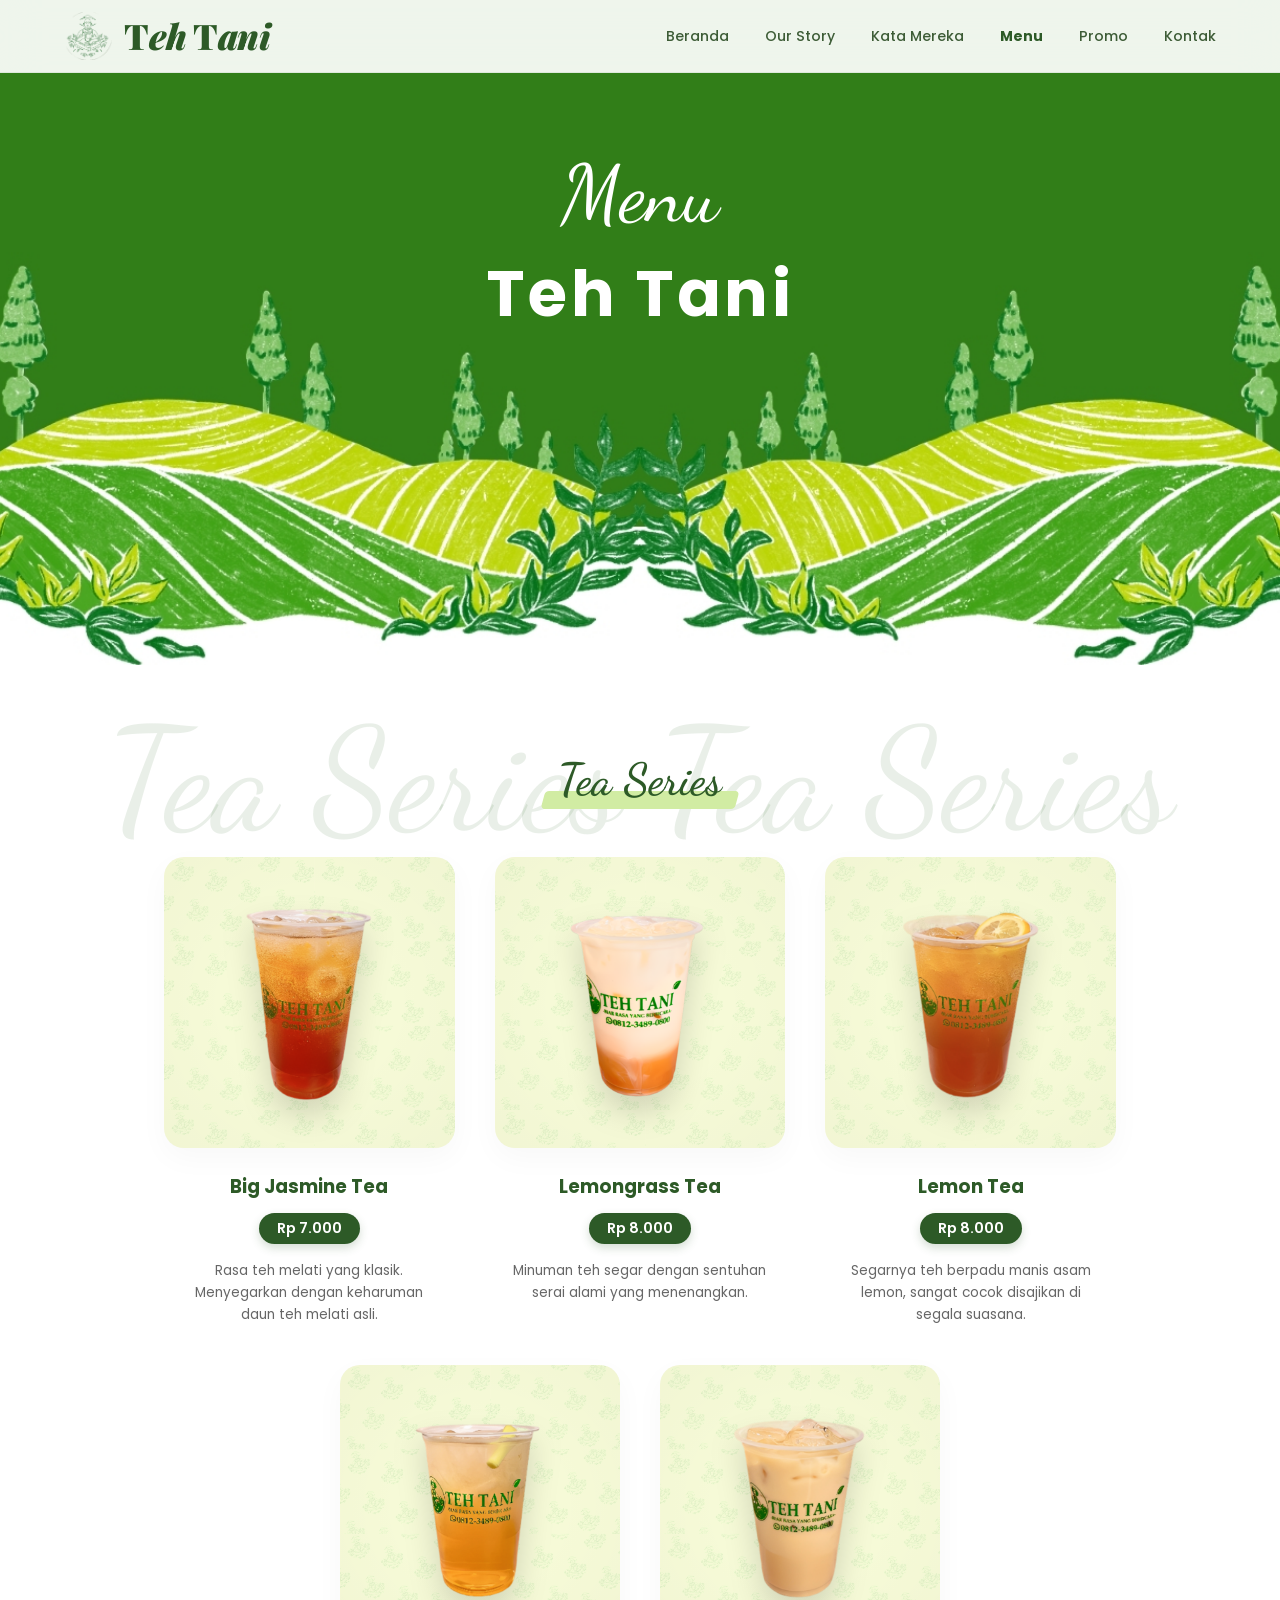
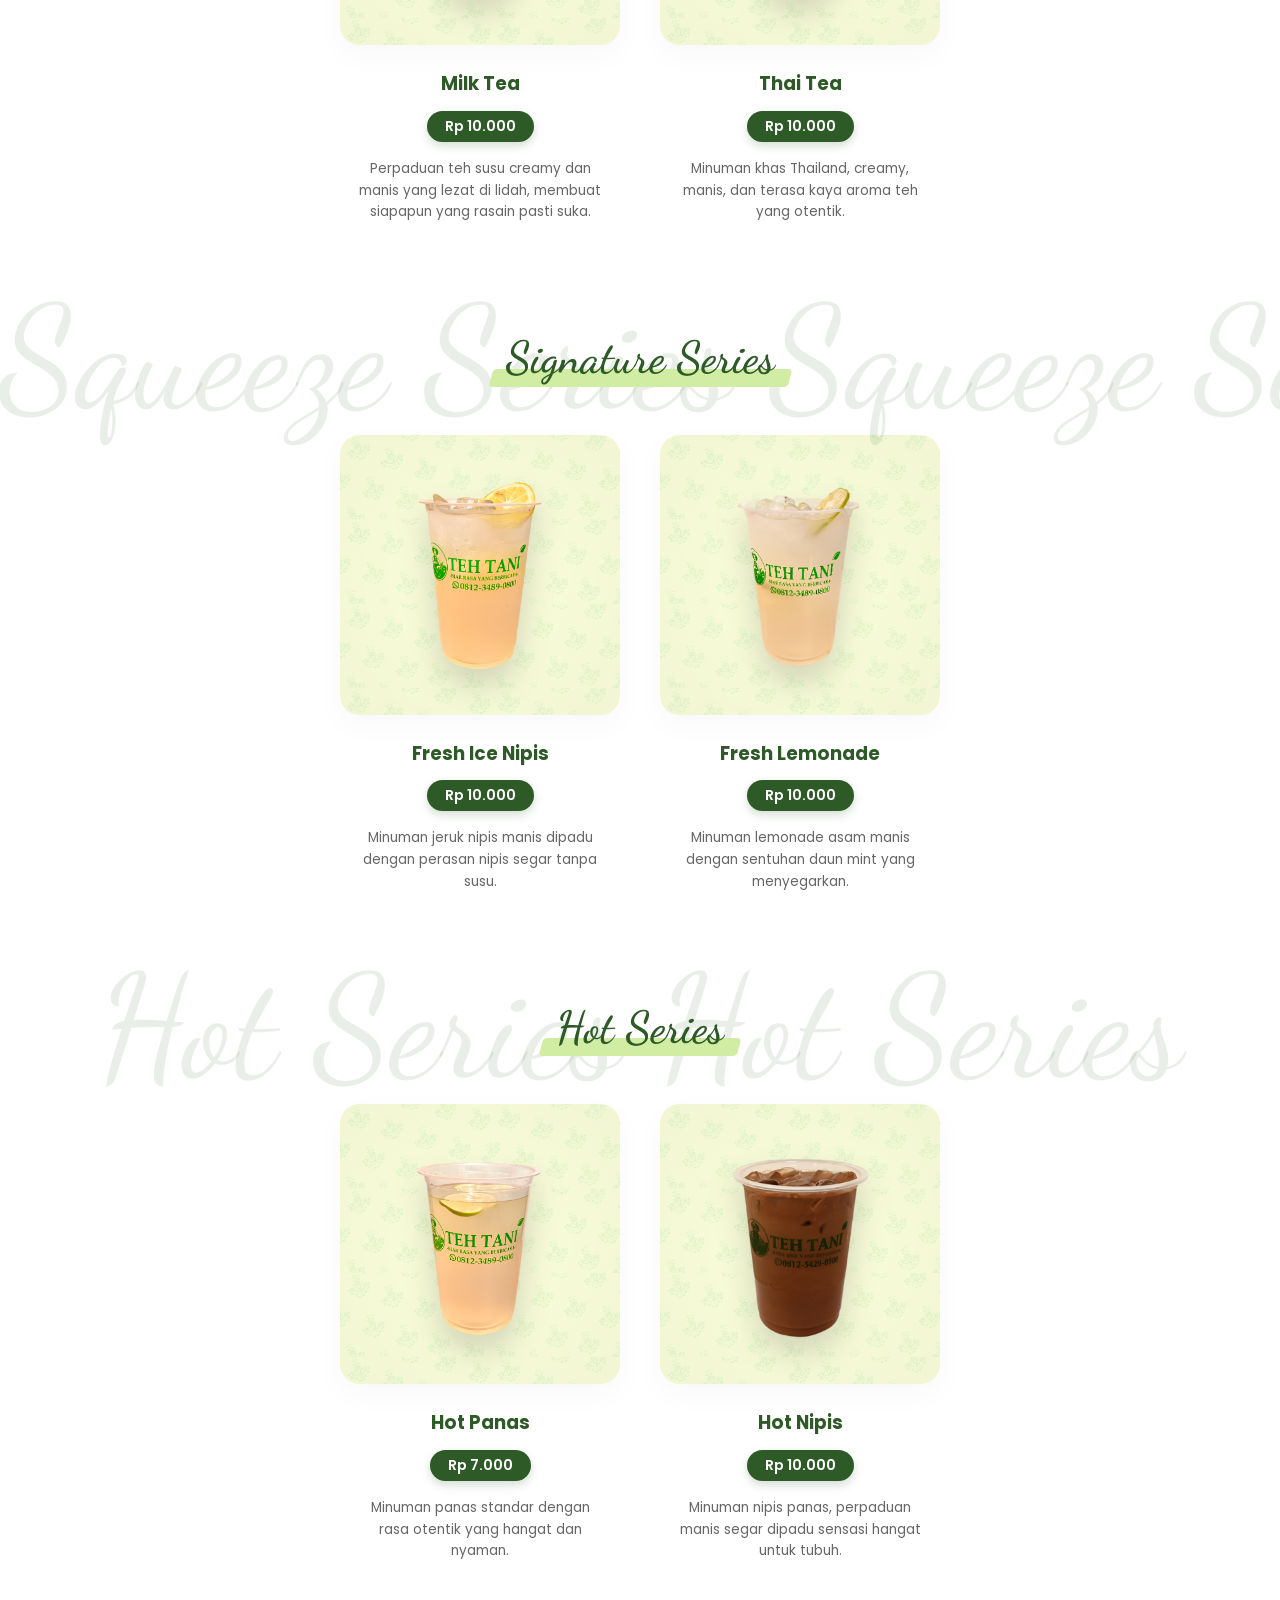
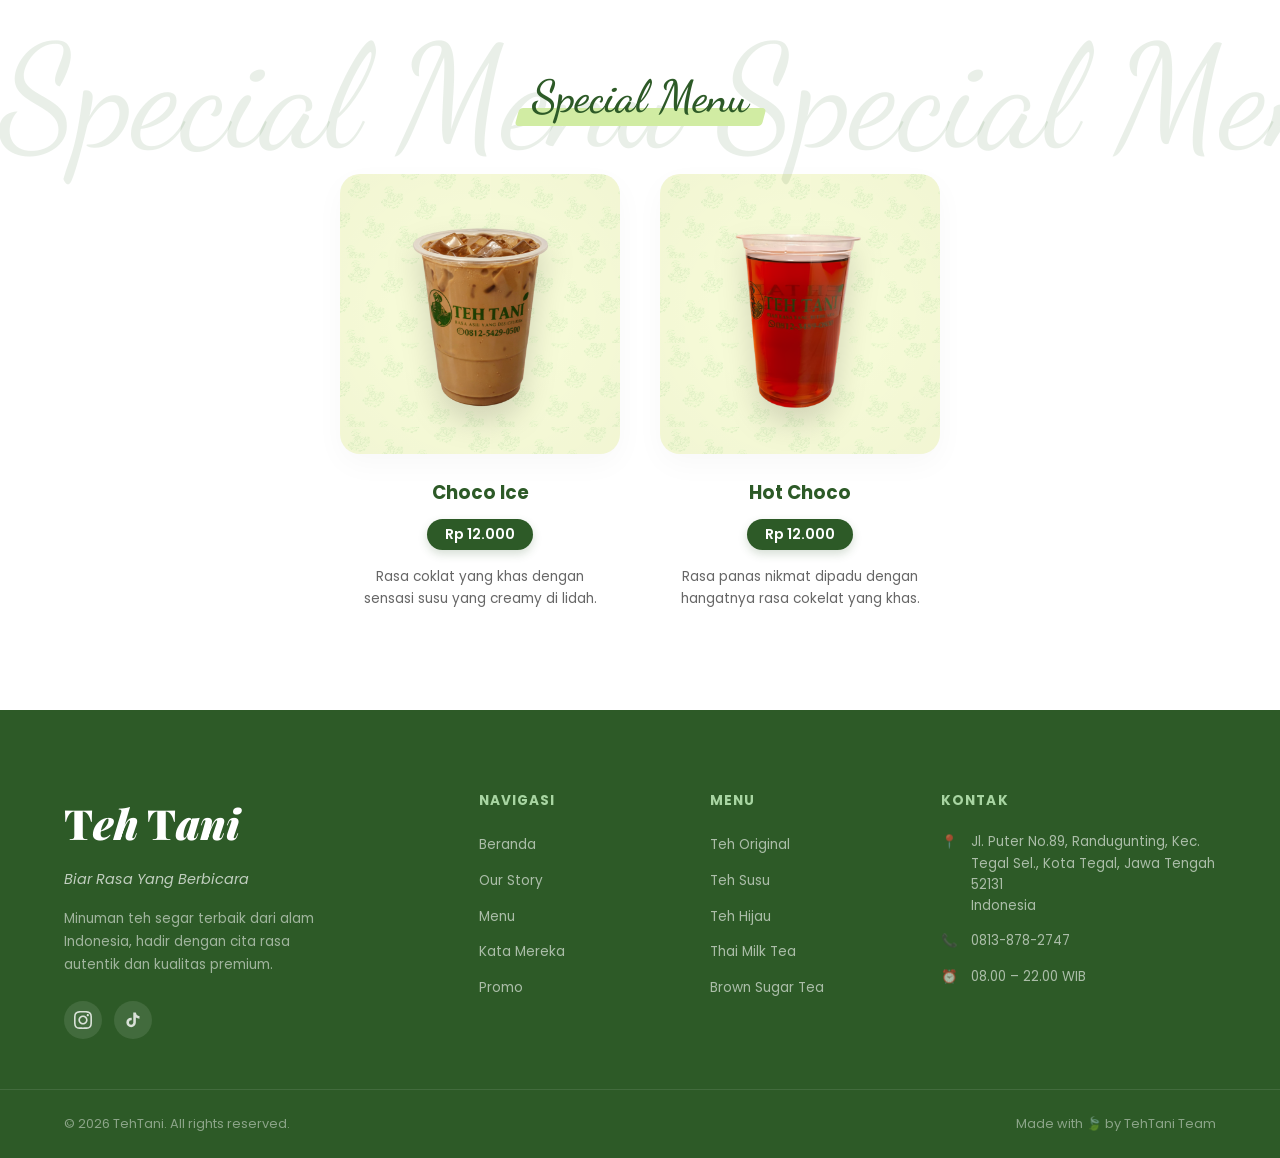
==== commit 9a78ac86: "Update hero section on Menu page, added hero_menu image, fixed layout margins, and made watermarks c" ====
--- a/menu.html
+++ b/menu.html
@@ -19,10 +19,11 @@
 
         /* ── MENU HERO ── */
         .menu-hero {
-            background: var(--green-dark);
+            background: #317e18;
+            /* Matched exactly to the image background green */
             position: relative;
-            padding-top: 150px;
-            padding-bottom: 120px;
+            padding-top: 130px;
+            padding-bottom: clamp(200px, 25vw, 380px);
             text-align: center;
             color: #fff;
             overflow: hidden;
@@ -45,15 +46,15 @@
 
         .menu-hero-script {
             font-family: 'Dancing Script', cursive;
-            font-size: 4.5rem;
+            font-size: 5rem;
             font-weight: 400;
-            color: #d1eca3;
-            margin-bottom: -10px;
+            color: #fff;
+            margin-bottom: -15px;
         }
 
         .menu-hero-bold {
             font-family: var(--font-body);
-            font-size: 3rem;
+            font-size: 4rem;
             font-weight: 700;
             color: #fff;
             letter-spacing: 0.05em;
@@ -62,11 +63,11 @@
         .menu-hero-wave {
             position: absolute;
             bottom: -2px;
-            left: 0;
-            width: 100%;
-            height: clamp(80px, 20vw, 220px);
-            background: url('images/hero_bg_pattern.png') no-repeat bottom center;
-            background-size: cover;
+            left: -10%;
+            width: 120%;
+            height: clamp(200px, 40vw, 450px);
+            background: url('images/hero_menu.png.jpg') no-repeat bottom center;
+            background-size: 100% auto;
             z-index: 1;
         }
 
@@ -87,7 +88,7 @@
         .menu-watermark {
             font-family: 'Dancing Script', cursive;
             font-size: clamp(4rem, 12vw, 9rem);
-            color: rgba(74, 124, 64, 0.04);
+            color: rgba(74, 124, 64, 0.12); /* Increased opacity for more visibility */
             white-space: nowrap;
             position: absolute;
             top: 50%;
@@ -159,8 +160,10 @@
         }
 
         .menu-img-wrap {
-            background: #fcfbf5;
-            background-image: url("data:image/svg+xml,%3Csvg width='40' height='40' viewBox='0 0 40 40' xmlns='http://www.w3.org/2000/svg'%3E%3Cg fill='%23e0ddc6' fill-opacity='0.25' fill-rule='evenodd'%3E%3Cpath d='M0 40L40 0H20L0 20M40 40V20L20 40'/%3E%3C/g%3E%3C/svg%3E");
+            background: #fbfaf6;
+            background-image: url('images/hero_bg_pattern.png');
+            background-size: 150px;
+            background-blend-mode: darken;
             border-radius: 20px;
             padding: 20px;
             width: 100%;
@@ -170,17 +173,20 @@
             align-items: center;
             margin-bottom: 24px;
             box-shadow: 0 10px 30px rgba(0, 0, 0, 0.03);
-            border: 1px solid rgba(0,0,0,0.02);
+            border: none;
             position: relative;
             overflow: hidden;
         }
-        
+
         /* Subtle inner gradient for paper effect */
         .menu-img-wrap::after {
             content: '';
             position: absolute;
-            top:0; left:0; right:0; bottom:0;
-            background: radial-gradient(circle at center, transparent 40%, rgba(0,0,0,0.02) 100%);
+            top: 0;
+            left: 0;
+            right: 0;
+            bottom: 0;
+            background: radial-gradient(circle at center, transparent 40%, rgba(0, 0, 0, 0.02) 100%);
             pointer-events: none;
         }
 
@@ -189,7 +195,7 @@
             width: auto;
             object-fit: contain;
             transition: transform 0.4s cubic-bezier(0.175, 0.885, 0.32, 1.275);
-            filter: drop-shadow(0 15px 15px rgba(0,0,0,0.15));
+            filter: drop-shadow(0 15px 15px rgba(0, 0, 0, 0.15));
             z-index: 2;
         }
 
@@ -229,22 +235,13 @@
             padding: 0 15px;
         }
 
-        /* ── BOTTOM BANNER ── */
-        .menu-bottom-banner {
-            background: var(--green-dark);
-            color: #fff;
-            text-align: center;
-            padding: 24px 0;
-            font-size: 1.2rem;
-            font-weight: 600;
-            letter-spacing: 0.05em;
-        }
+
 
         /* ── RESPONSIVE ── */
         @media (max-width: 768px) {
             .menu-hero {
                 padding-top: 120px;
-                padding-bottom: 80px;
+                padding-bottom: clamp(200px, 40vw, 280px);
             }
 
             .menu-hero-script {
@@ -312,7 +309,7 @@
             <div class="menu-watermark">Tea Series Tea Series</div>
             <h2 class="menu-category-title">Tea Series</h2>
         </div>
-        
+
         <div class="menu-grid">
             <div class="menu-card">
                 <div class="menu-img-wrap">
@@ -336,7 +333,8 @@
                 </div>
                 <h3 class="menu-title">Lemon Tea</h3>
                 <span class="menu-price">Rp 8.000</span>
-                <p class="menu-desc">Segarnya teh berpadu manis asam lemon, sangat cocok disajikan di segala suasana.</p>
+                <p class="menu-desc">Segarnya teh berpadu manis asam lemon, sangat cocok disajikan di segala suasana.
+                </p>
             </div>
         </div>
         <div class="menu-grid centered-row" style="margin-top: 40px;">
@@ -346,7 +344,8 @@
                 </div>
                 <h3 class="menu-title">Milk Tea</h3>
                 <span class="menu-price">Rp 10.000</span>
-                <p class="menu-desc">Perpaduan teh susu creamy dan manis yang lezat di lidah, membuat siapapun yang rasain pasti suka.</p>
+                <p class="menu-desc">Perpaduan teh susu creamy dan manis yang lezat di lidah, membuat siapapun yang
+                    rasain pasti suka.</p>
             </div>
             <div class="menu-card">
                 <div class="menu-img-wrap">
@@ -363,7 +362,7 @@
             <div class="menu-watermark">Squeeze Series Squeeze Ser</div>
             <h2 class="menu-category-title">Signature Series</h2>
         </div>
-        
+
         <div class="menu-grid centered-row">
             <div class="menu-card">
                 <div class="menu-img-wrap">
@@ -388,7 +387,7 @@
             <div class="menu-watermark">Hot Series Hot Series</div>
             <h2 class="menu-category-title">Hot Series</h2>
         </div>
-        
+
         <div class="menu-grid centered-row">
             <div class="menu-card">
                 <div class="menu-img-wrap">
@@ -413,7 +412,7 @@
             <div class="menu-watermark">Special Menu Special Men</div>
             <h2 class="menu-category-title">Special Menu</h2>
         </div>
-        
+
         <div class="menu-grid centered-row">
             <div class="menu-card">
                 <div class="menu-img-wrap">
@@ -435,10 +434,7 @@
 
     </main>
 
-    <!-- ========== BOTTOM BANNER ========== -->
-    <div class="menu-bottom-banner">
-        Biar Rasa Yang Berbicara
-    </div>
+
 
     <!-- ========== FOOTER ========== -->
     <footer class="footer" id="kontak">
@@ -559,7 +555,7 @@
         const menuCards = document.querySelectorAll('.menu-card');
         const observer = new IntersectionObserver((entries) => {
             entries.forEach(entry => {
-                if(entry.isIntersecting) {
+                if (entry.isIntersecting) {
                     entry.target.classList.add('visible');
                     observer.unobserve(entry.target);
                 }
@@ -574,4 +570,4 @@
     </script>
 </body>
 
-</html>
+</html>
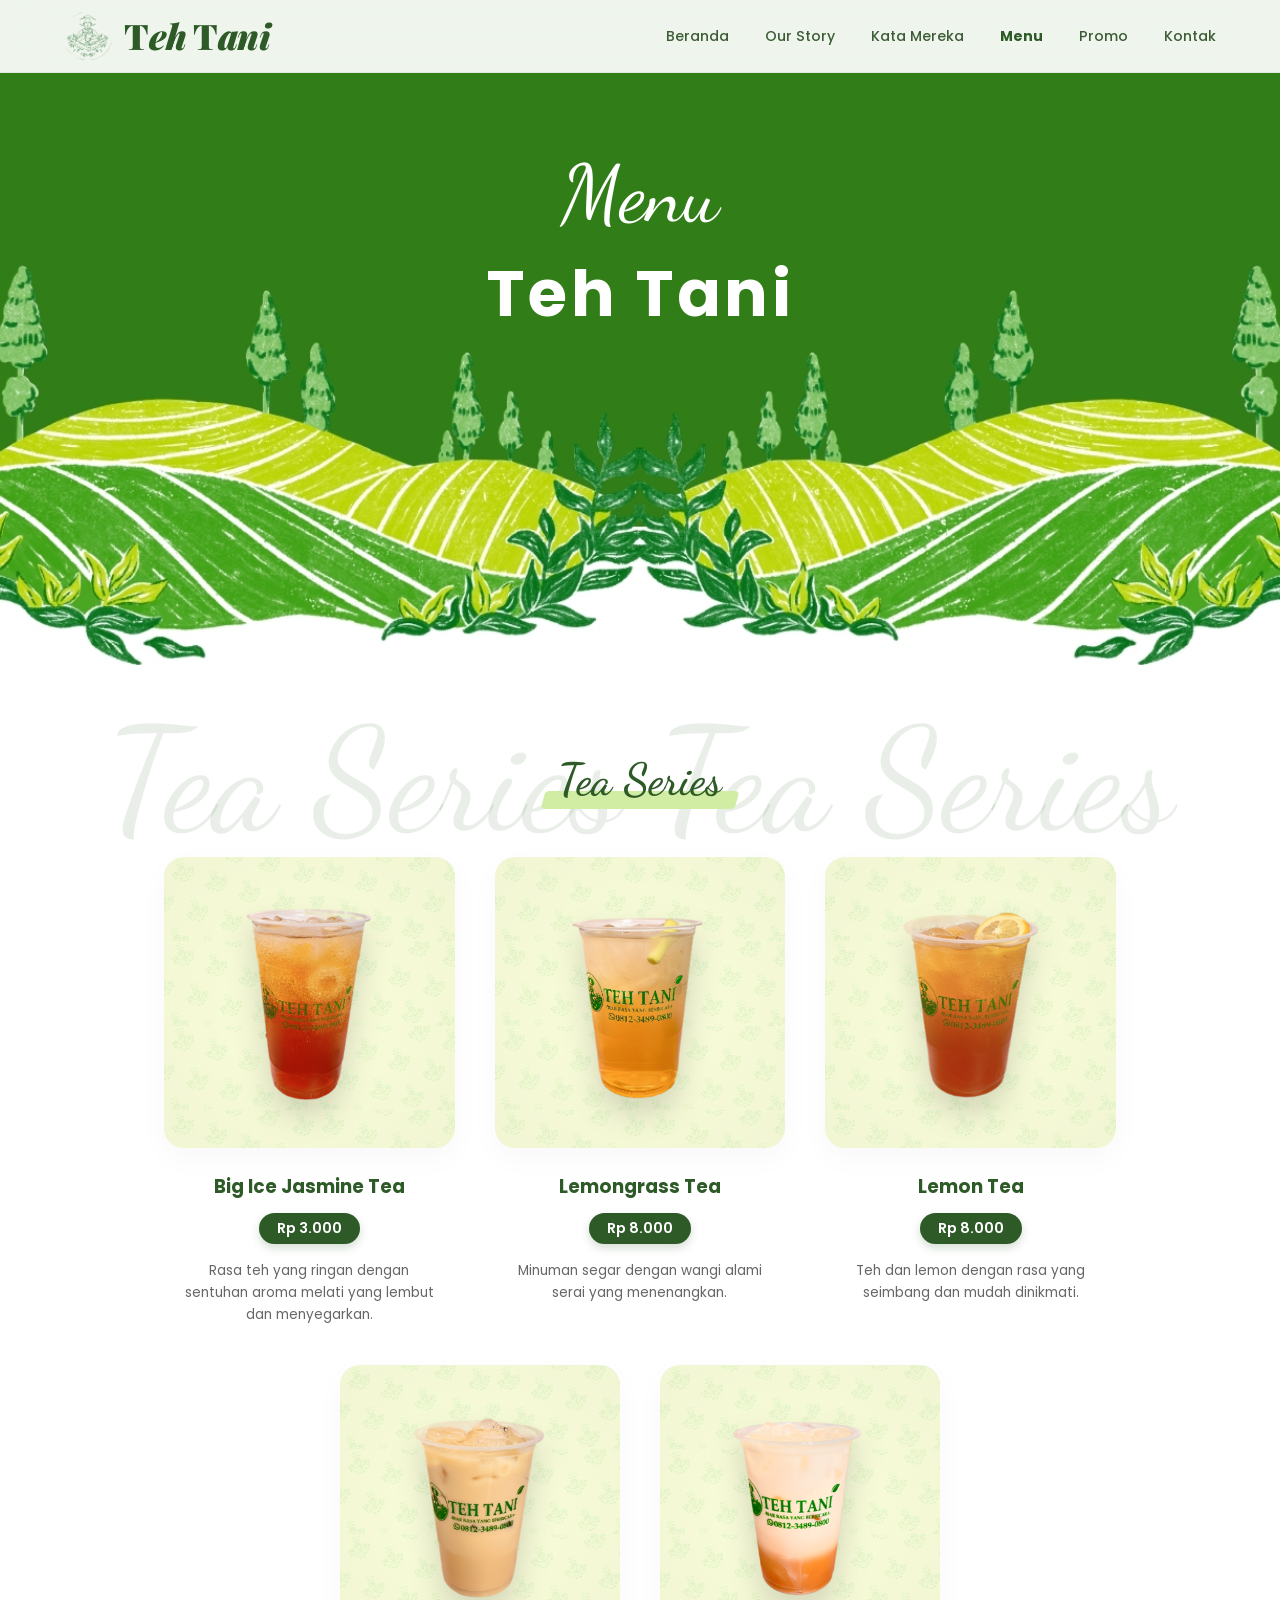
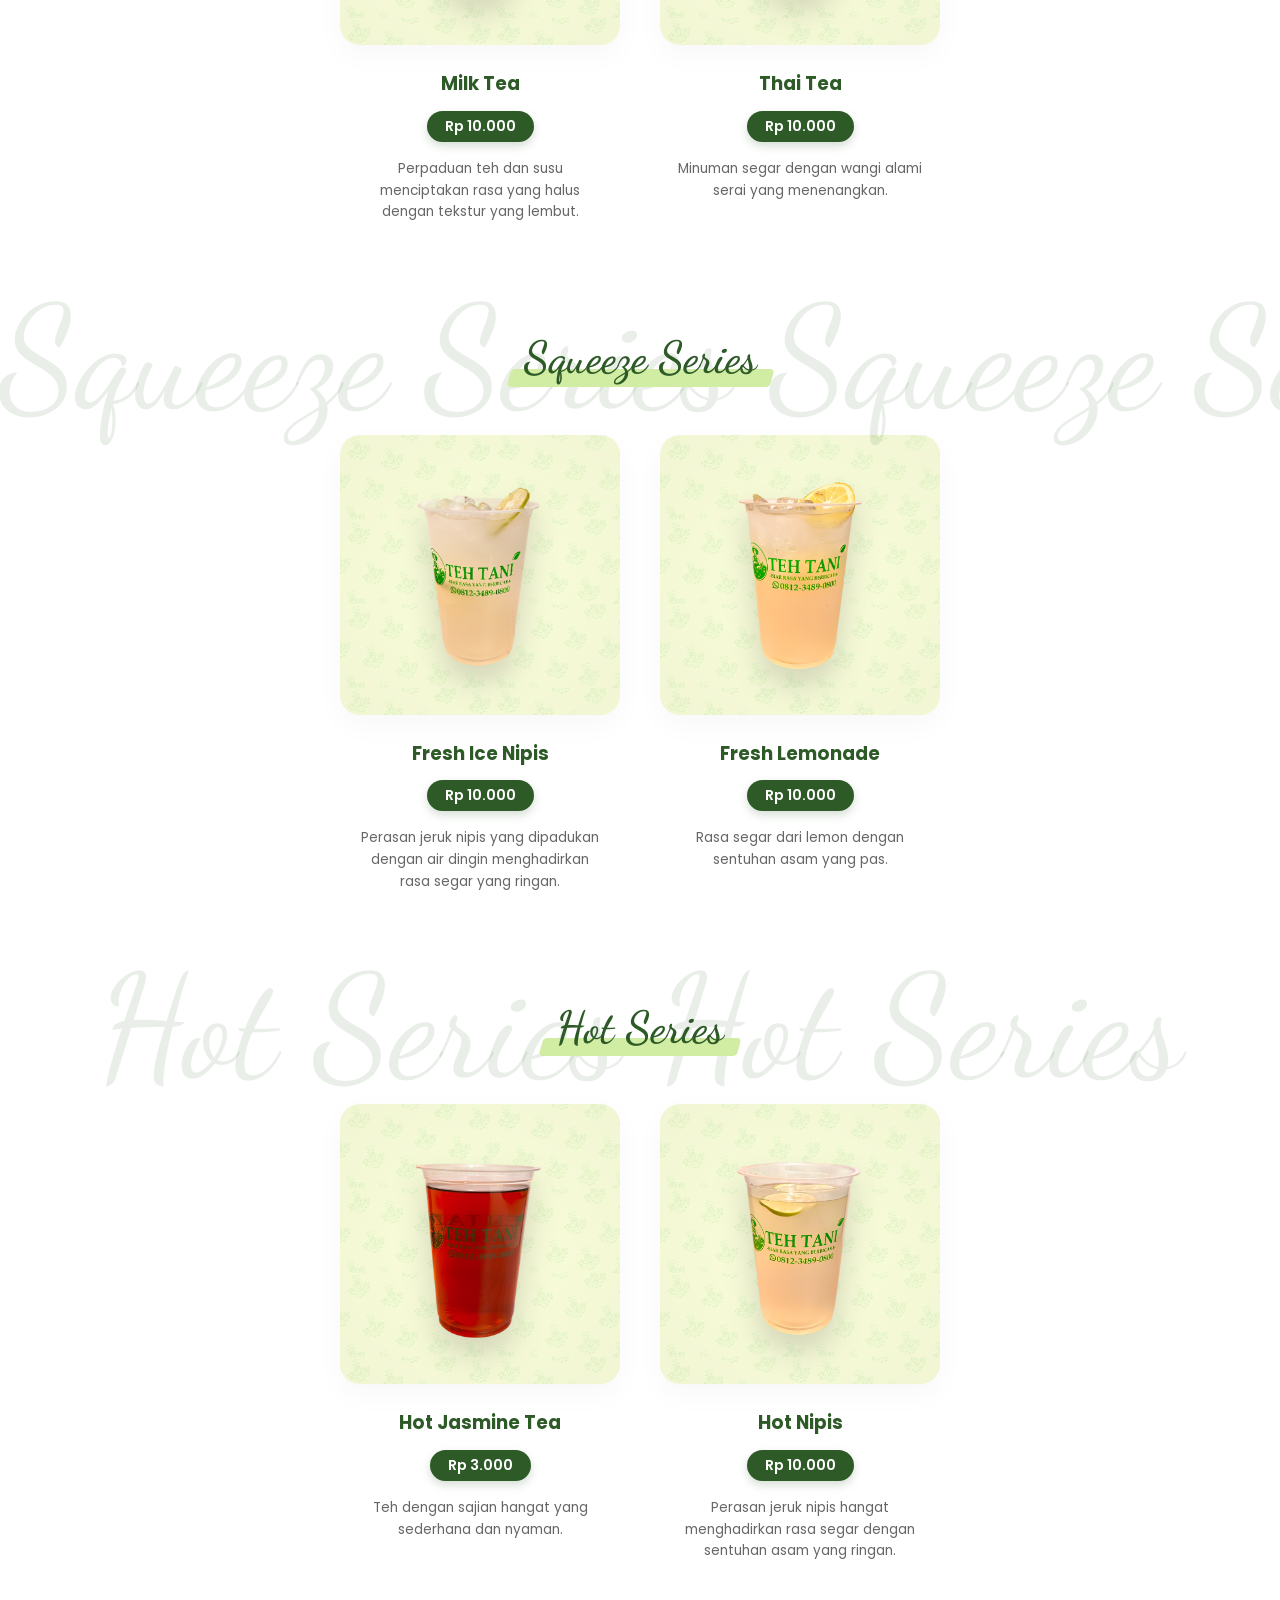
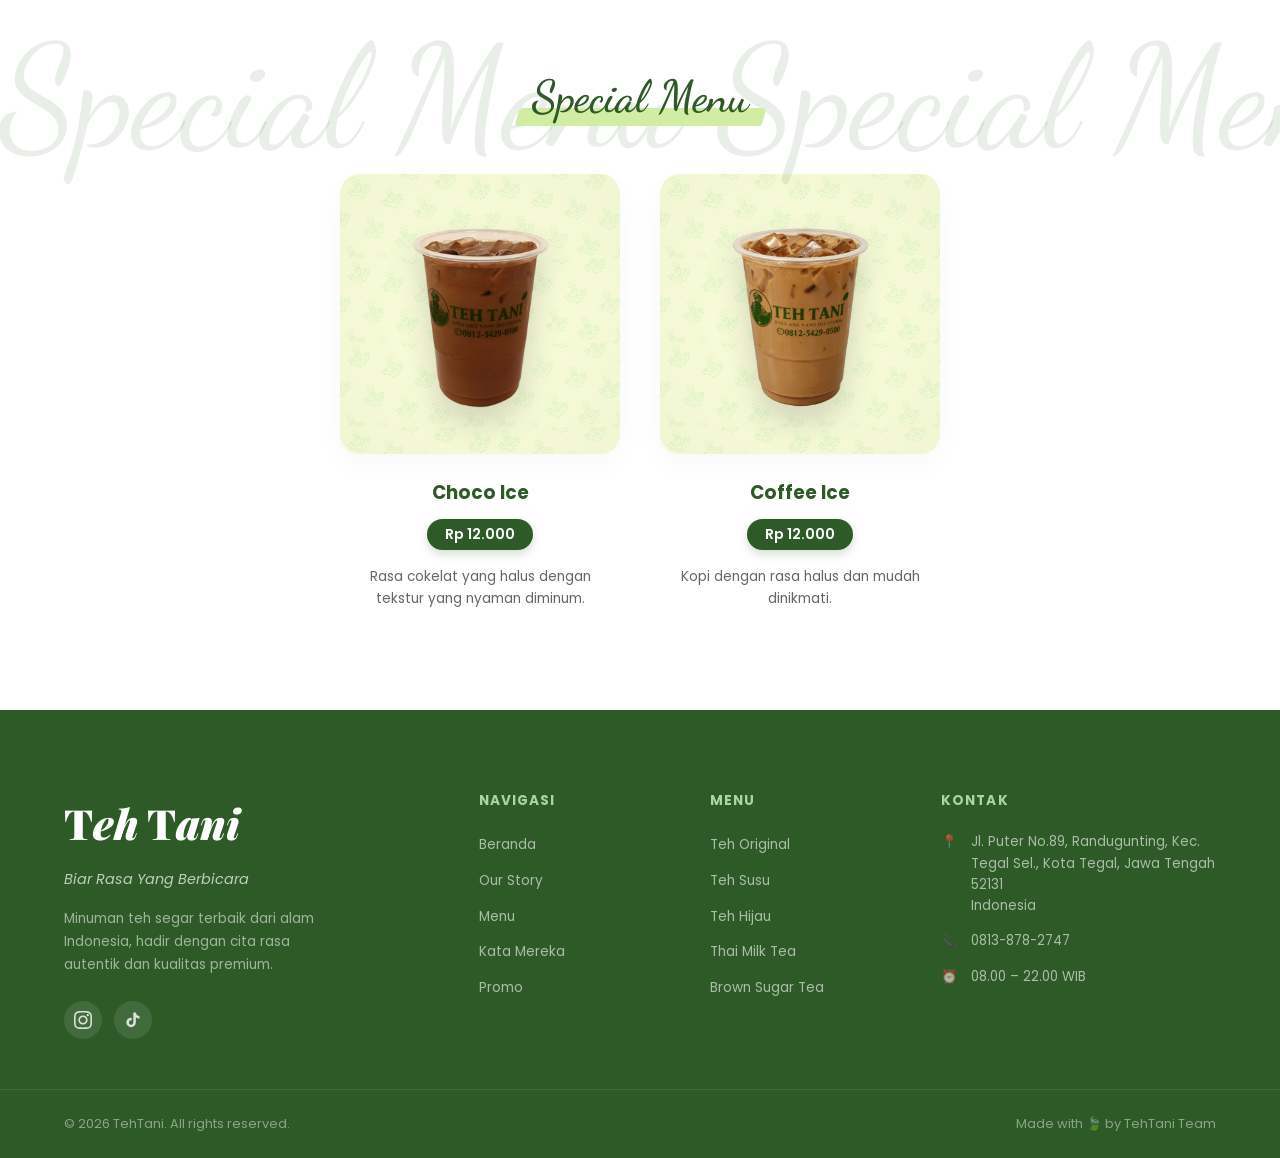
==== commit b1d8b11b: "Update menu item prices and descriptions" ====
--- a/menu.html
+++ b/menu.html
@@ -88,7 +88,8 @@
         .menu-watermark {
             font-family: 'Dancing Script', cursive;
             font-size: clamp(4rem, 12vw, 9rem);
-            color: rgba(74, 124, 64, 0.12); /* Increased opacity for more visibility */
+            color: rgba(74, 124, 64, 0.12);
+            /* Increased opacity for more visibility */
             white-space: nowrap;
             position: absolute;
             top: 50%;
@@ -315,17 +316,17 @@
                 <div class="menu-img-wrap">
                     <img src="images/menu1.png" alt="Big Jasmine Tea" />
                 </div>
-                <h3 class="menu-title">Big Jasmine Tea</h3>
-                <span class="menu-price">Rp 7.000</span>
-                <p class="menu-desc">Rasa teh melati yang klasik. Menyegarkan dengan keharuman daun teh melati asli.</p>
-            </div>
-            <div class="menu-card">
-                <div class="menu-img-wrap">
-                    <img src="images/menu2.png" alt="Lemongrass Tea" />
+                <h3 class="menu-title">Big Ice Jasmine Tea</h3>
+                <span class="menu-price">Rp 3.000</span>
+                <p class="menu-desc">Rasa teh yang ringan dengan sentuhan aroma melati yang lembut dan menyegarkan.</p>
+            </div>
+            <div class="menu-card">
+                <div class="menu-img-wrap">
+                    <img src="images/menu4.png" alt="Lemongrass Tea" />
                 </div>
                 <h3 class="menu-title">Lemongrass Tea</h3>
                 <span class="menu-price">Rp 8.000</span>
-                <p class="menu-desc">Minuman teh segar dengan sentuhan serai alami yang menenangkan.</p>
+                <p class="menu-desc">Minuman segar dengan wangi alami serai yang menenangkan.</p>
             </div>
             <div class="menu-card">
                 <div class="menu-img-wrap">
@@ -333,52 +334,51 @@
                 </div>
                 <h3 class="menu-title">Lemon Tea</h3>
                 <span class="menu-price">Rp 8.000</span>
-                <p class="menu-desc">Segarnya teh berpadu manis asam lemon, sangat cocok disajikan di segala suasana.
-                </p>
+                <p class="menu-desc">Teh dan lemon dengan rasa yang seimbang dan mudah dinikmati.</p>
             </div>
         </div>
         <div class="menu-grid centered-row" style="margin-top: 40px;">
             <div class="menu-card">
                 <div class="menu-img-wrap">
-                    <img src="images/menu4.png" alt="Milk Tea" />
+                    <img src="images/menu5.png" alt="Milk Tea" />
                 </div>
                 <h3 class="menu-title">Milk Tea</h3>
                 <span class="menu-price">Rp 10.000</span>
-                <p class="menu-desc">Perpaduan teh susu creamy dan manis yang lezat di lidah, membuat siapapun yang
-                    rasain pasti suka.</p>
-            </div>
-            <div class="menu-card">
-                <div class="menu-img-wrap">
-                    <img src="images/menu5.png" alt="Thai Tea" />
+                <p class="menu-desc">Perpaduan teh dan susu menciptakan rasa yang halus dengan tekstur yang lembut.</p>
+            </div>
+            <div class="menu-card">
+                <div class="menu-img-wrap">
+                    <img src="images/menu2.png" alt="Thai Tea" />
                 </div>
                 <h3 class="menu-title">Thai Tea</h3>
                 <span class="menu-price">Rp 10.000</span>
-                <p class="menu-desc">Minuman khas Thailand, creamy, manis, dan terasa kaya aroma teh yang otentik.</p>
+                <p class="menu-desc">Minuman segar dengan wangi alami serai yang menenangkan.</p>
             </div>
         </div>
 
         <!-- CATEGORY 2: Signature Series -->
         <div class="menu-watermark-container" style="margin-top: 100px;">
             <div class="menu-watermark">Squeeze Series Squeeze Ser</div>
-            <h2 class="menu-category-title">Signature Series</h2>
+            <h2 class="menu-category-title">Squeeze Series</h2>
         </div>
 
         <div class="menu-grid centered-row">
             <div class="menu-card">
                 <div class="menu-img-wrap">
-                    <img src="images/menu6.png" alt="Fresh Ice Nipis" />
+                    <img src="images/menu7.png" alt="Fresh Ice Nipis" />
                 </div>
                 <h3 class="menu-title">Fresh Ice Nipis</h3>
                 <span class="menu-price">Rp 10.000</span>
-                <p class="menu-desc">Minuman jeruk nipis manis dipadu dengan perasan nipis segar tanpa susu.</p>
-            </div>
-            <div class="menu-card">
-                <div class="menu-img-wrap">
-                    <img src="images/menu7.png" alt="Fresh Lemonade" />
+                <p class="menu-desc">Perasan jeruk nipis yang dipadukan dengan air dingin menghadirkan rasa segar yang
+                    ringan.</p>
+            </div>
+            <div class="menu-card">
+                <div class="menu-img-wrap">
+                    <img src="images/menu6.png" alt="Fresh Lemonade" />
                 </div>
                 <h3 class="menu-title">Fresh Lemonade</h3>
                 <span class="menu-price">Rp 10.000</span>
-                <p class="menu-desc">Minuman lemonade asam manis dengan sentuhan daun mint yang menyegarkan.</p>
+                <p class="menu-desc">Rasa segar dari lemon dengan sentuhan asam yang pas.</p>
             </div>
         </div>
 
@@ -391,19 +391,20 @@
         <div class="menu-grid centered-row">
             <div class="menu-card">
                 <div class="menu-img-wrap">
-                    <img src="images/menu8.png" alt="Hot Panas" />
-                </div>
-                <h3 class="menu-title">Hot Panas</h3>
-                <span class="menu-price">Rp 7.000</span>
-                <p class="menu-desc">Minuman panas standar dengan rasa otentik yang hangat dan nyaman.</p>
-            </div>
-            <div class="menu-card">
-                <div class="menu-img-wrap">
-                    <img src="images/menu9.png" alt="Hot Nipis" />
+                    <img src="images/menu11.png" alt="Hot Panas" />
+                </div>
+                <h3 class="menu-title">Hot Jasmine Tea</h3>
+                <span class="menu-price">Rp 3.000</span>
+                <p class="menu-desc">Teh dengan sajian hangat yang sederhana dan nyaman.</p>
+            </div>
+            <div class="menu-card">
+                <div class="menu-img-wrap">
+                    <img src="images/menu8.png" alt="Hot Nipis" />
                 </div>
                 <h3 class="menu-title">Hot Nipis</h3>
                 <span class="menu-price">Rp 10.000</span>
-                <p class="menu-desc">Minuman nipis panas, perpaduan manis segar dipadu sensasi hangat untuk tubuh.</p>
+                <p class="menu-desc">Perasan jeruk nipis hangat menghadirkan rasa segar dengan sentuhan asam yang
+                    ringan.</p>
             </div>
         </div>
 
@@ -416,19 +417,19 @@
         <div class="menu-grid centered-row">
             <div class="menu-card">
                 <div class="menu-img-wrap">
-                    <img src="images/menu10.png" alt="Choco Ice" />
+                    <img src="images/menu9.png" alt="Choco Ice" />
                 </div>
                 <h3 class="menu-title">Choco Ice</h3>
                 <span class="menu-price">Rp 12.000</span>
-                <p class="menu-desc">Rasa coklat yang khas dengan sensasi susu yang creamy di lidah.</p>
-            </div>
-            <div class="menu-card">
-                <div class="menu-img-wrap">
-                    <img src="images/menu11.png" alt="Hot Choco" />
-                </div>
-                <h3 class="menu-title">Hot Choco</h3>
+                <p class="menu-desc">Rasa cokelat yang halus dengan tekstur yang nyaman diminum.</p>
+            </div>
+            <div class="menu-card">
+                <div class="menu-img-wrap">
+                    <img src="images/menu10.png" alt="Hot Choco" />
+                </div>
+                <h3 class="menu-title">Coffee Ice</h3>
                 <span class="menu-price">Rp 12.000</span>
-                <p class="menu-desc">Rasa panas nikmat dipadu dengan hangatnya rasa cokelat yang khas.</p>
+                <p class="menu-desc">Kopi dengan rasa halus dan mudah dinikmati.</p>
             </div>
         </div>
 
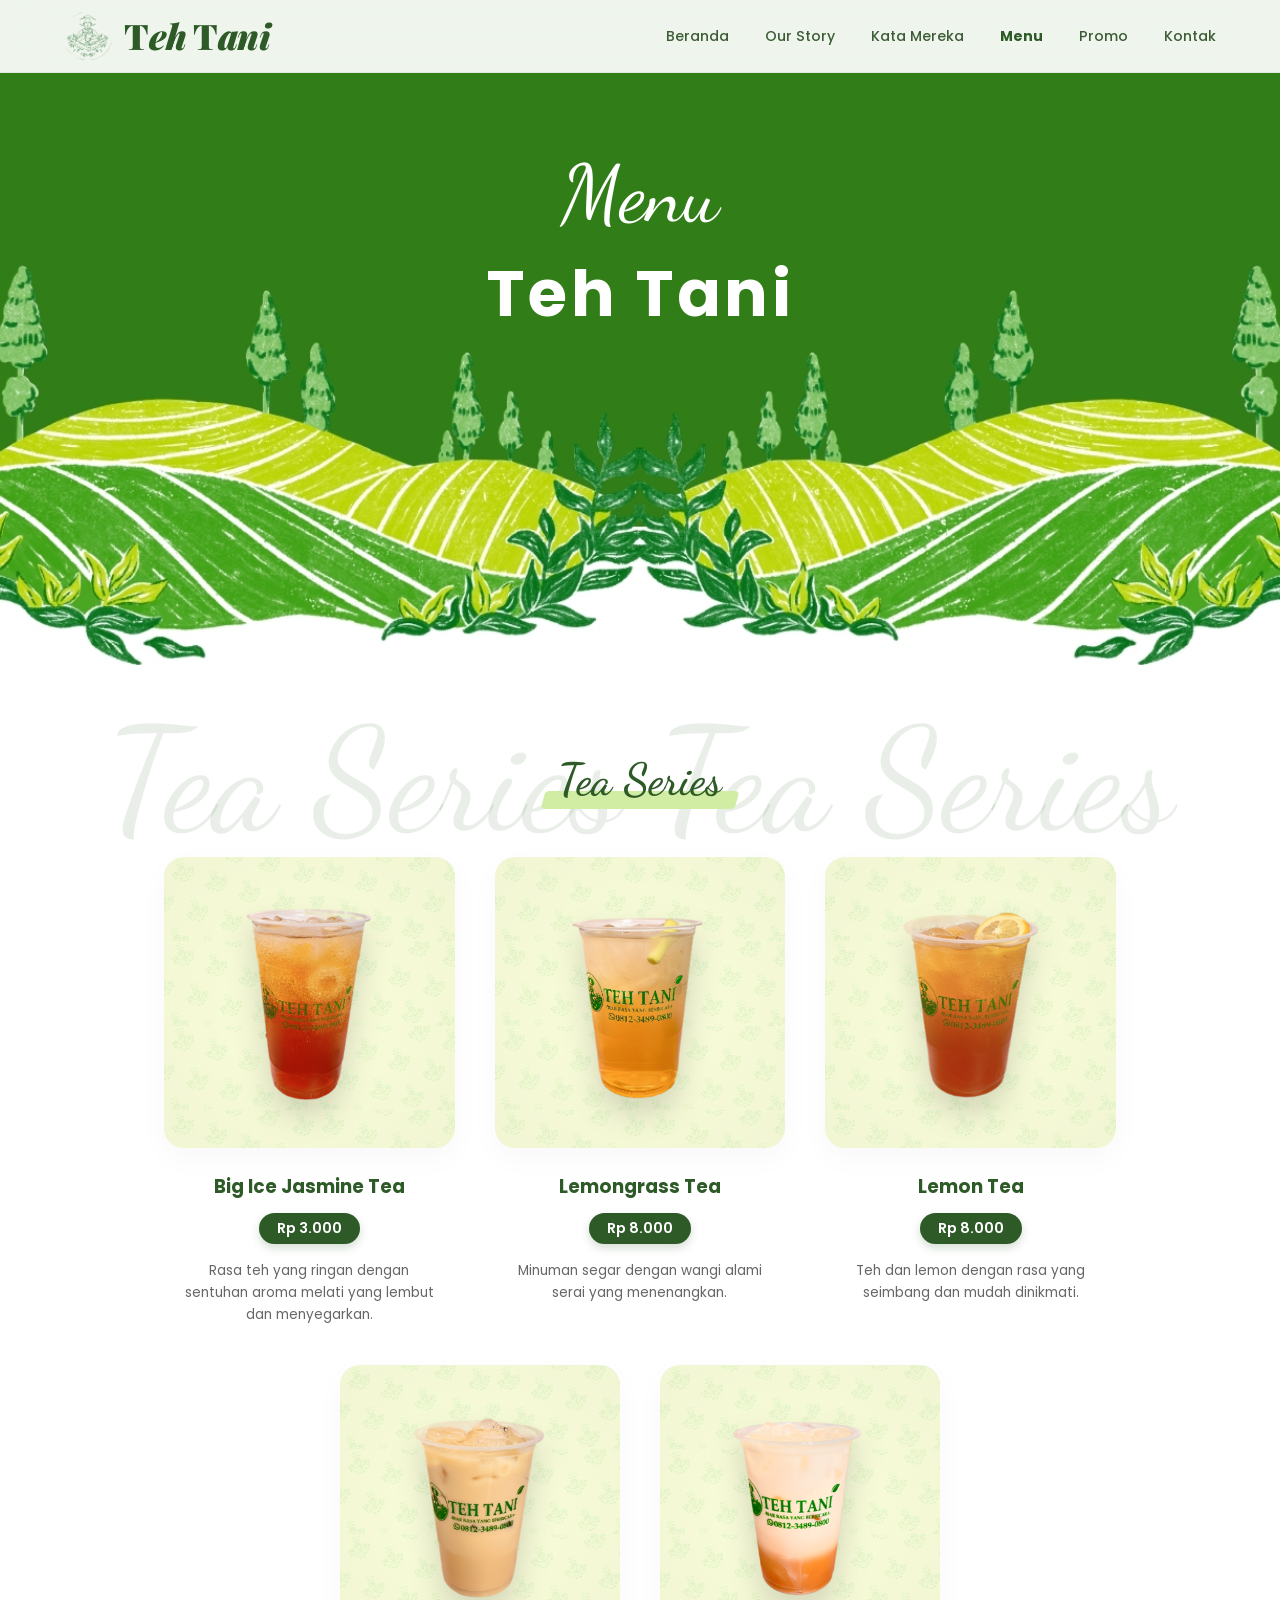
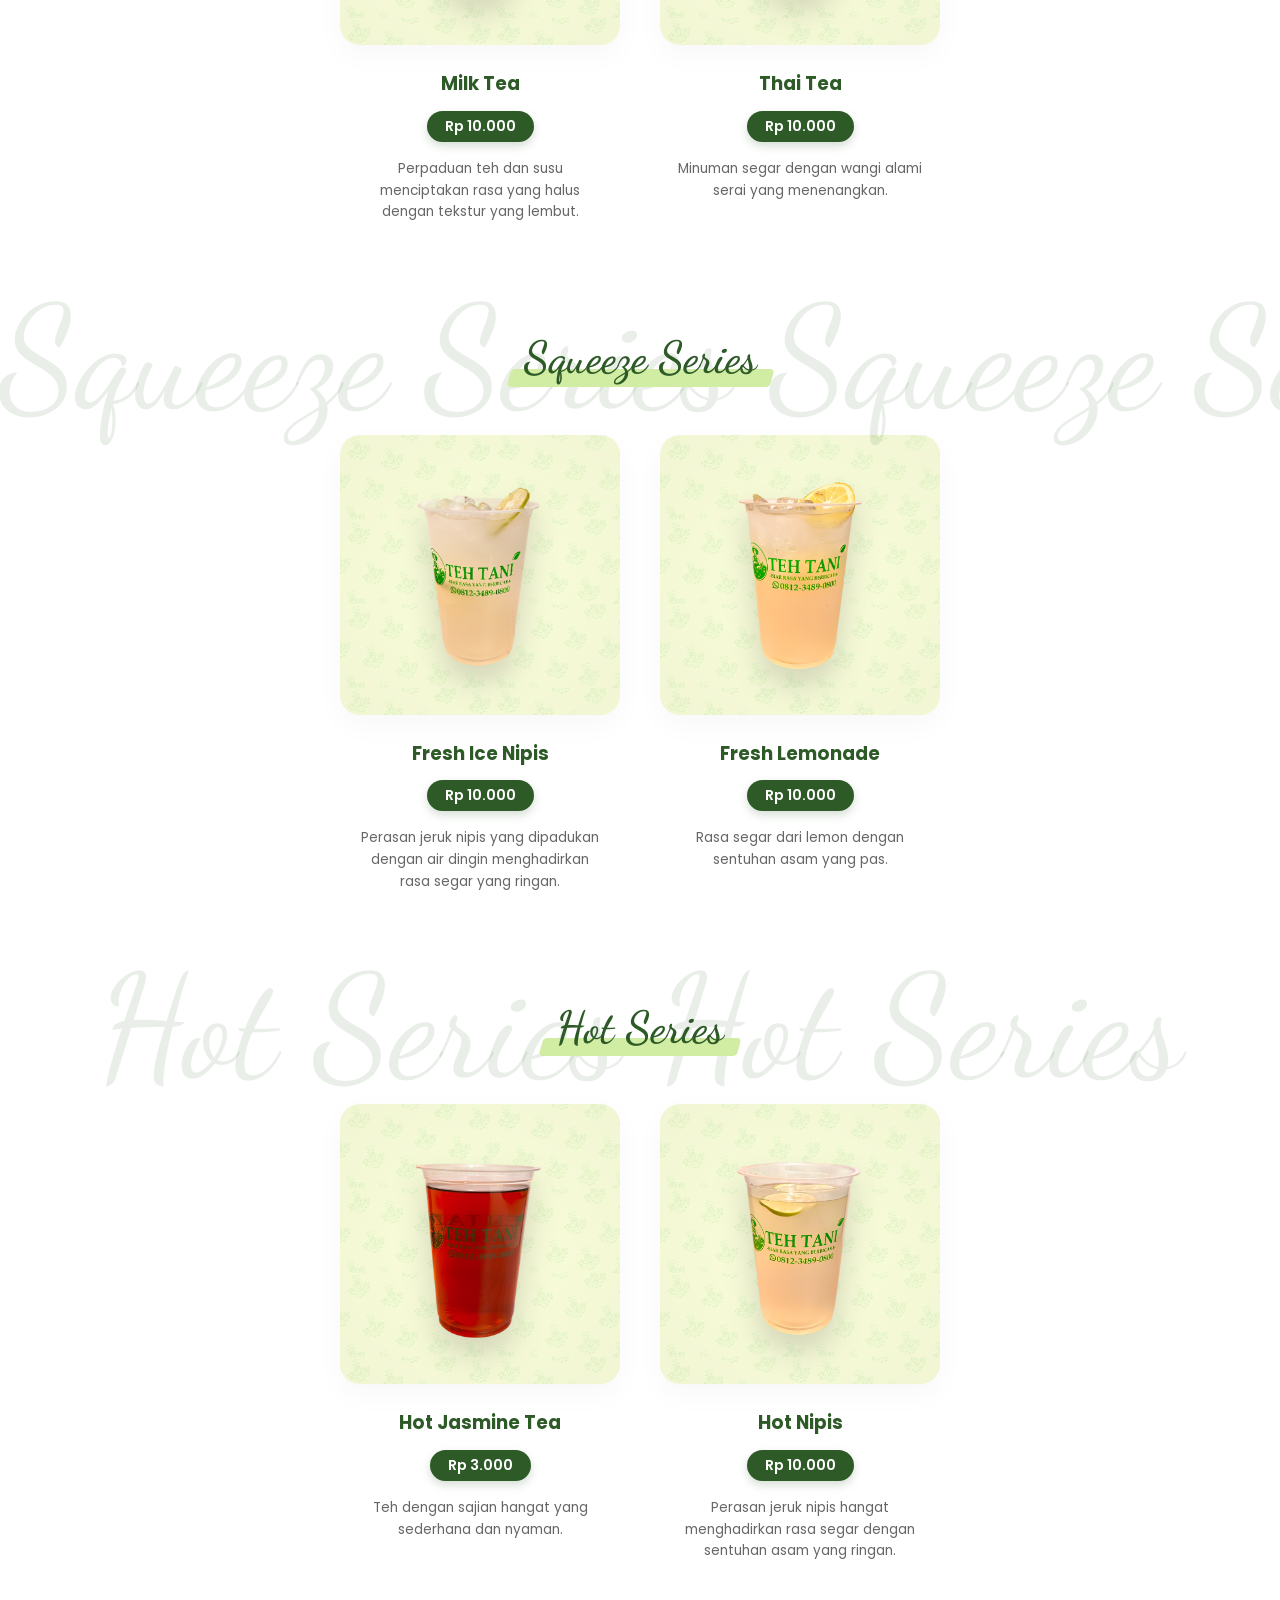
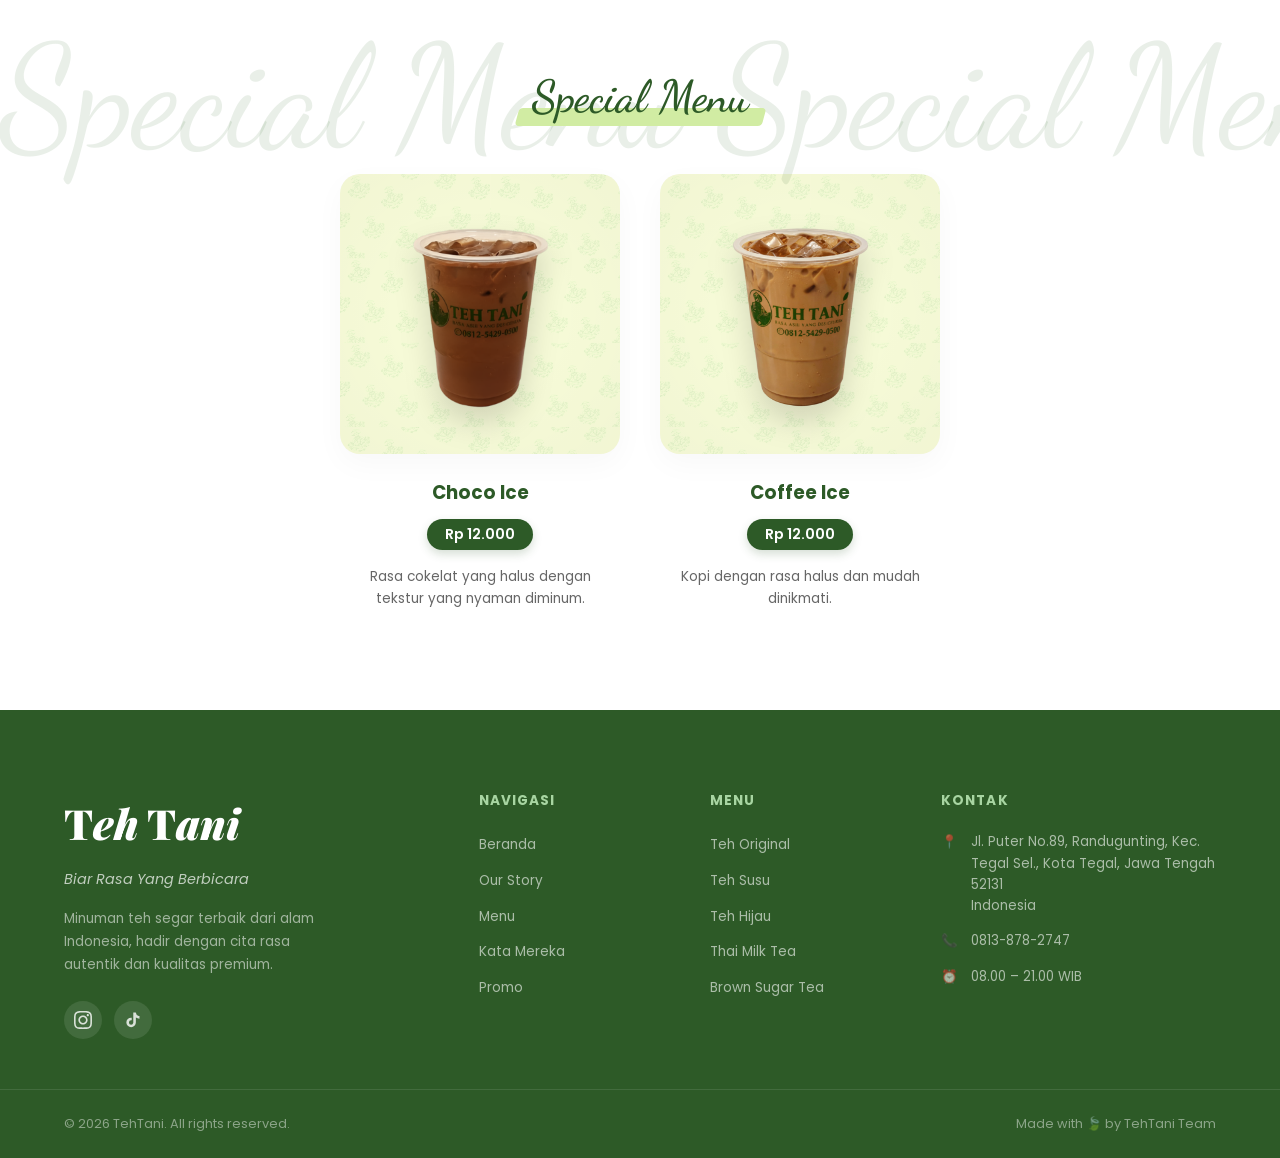
==== commit 6d36258c: "Update operating hours in footer and fix indentation" ====
--- a/menu.html
+++ b/menu.html
@@ -502,7 +502,7 @@
                         </li>
                         <li>
                             <span>⏰</span>
-                            <span>08.00 – 22.00 WIB</span>
+                            <span>08.00 – 21.00 WIB</span>
                         </li>
                     </ul>
                 </div>
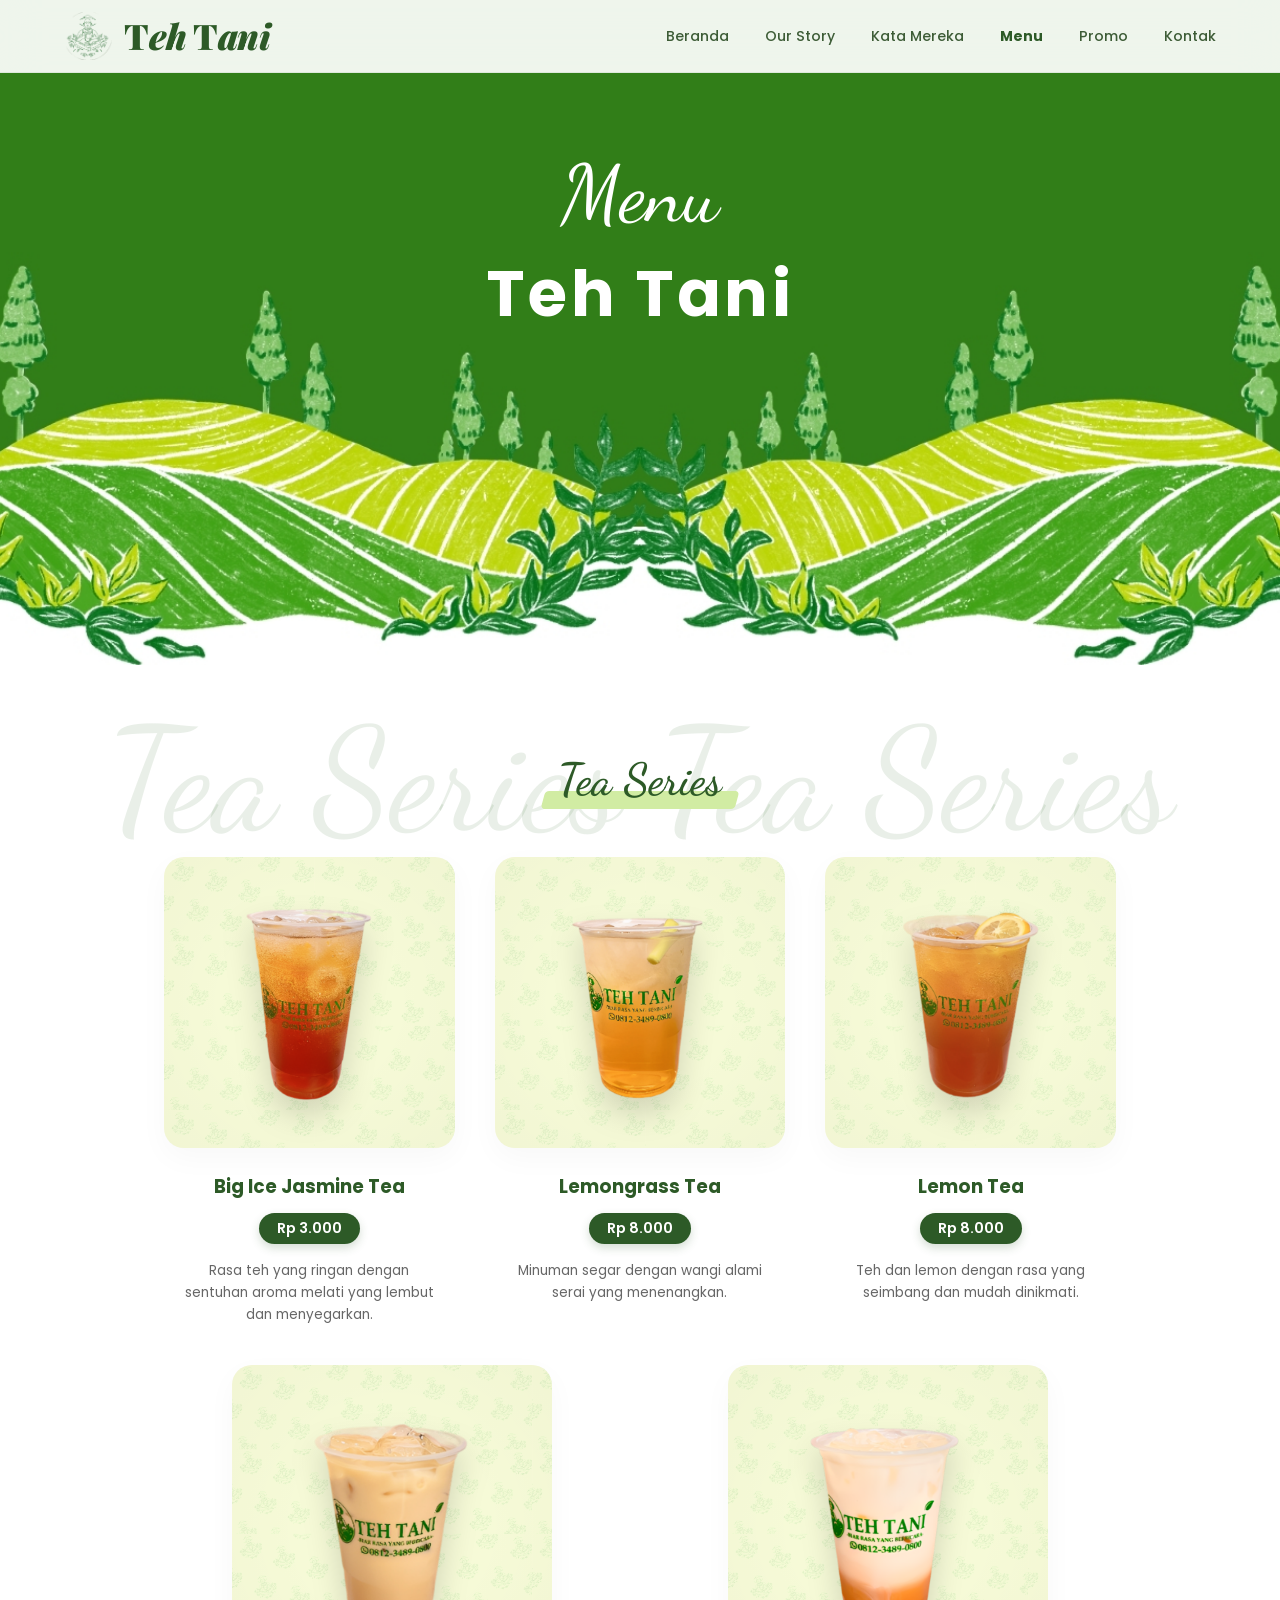
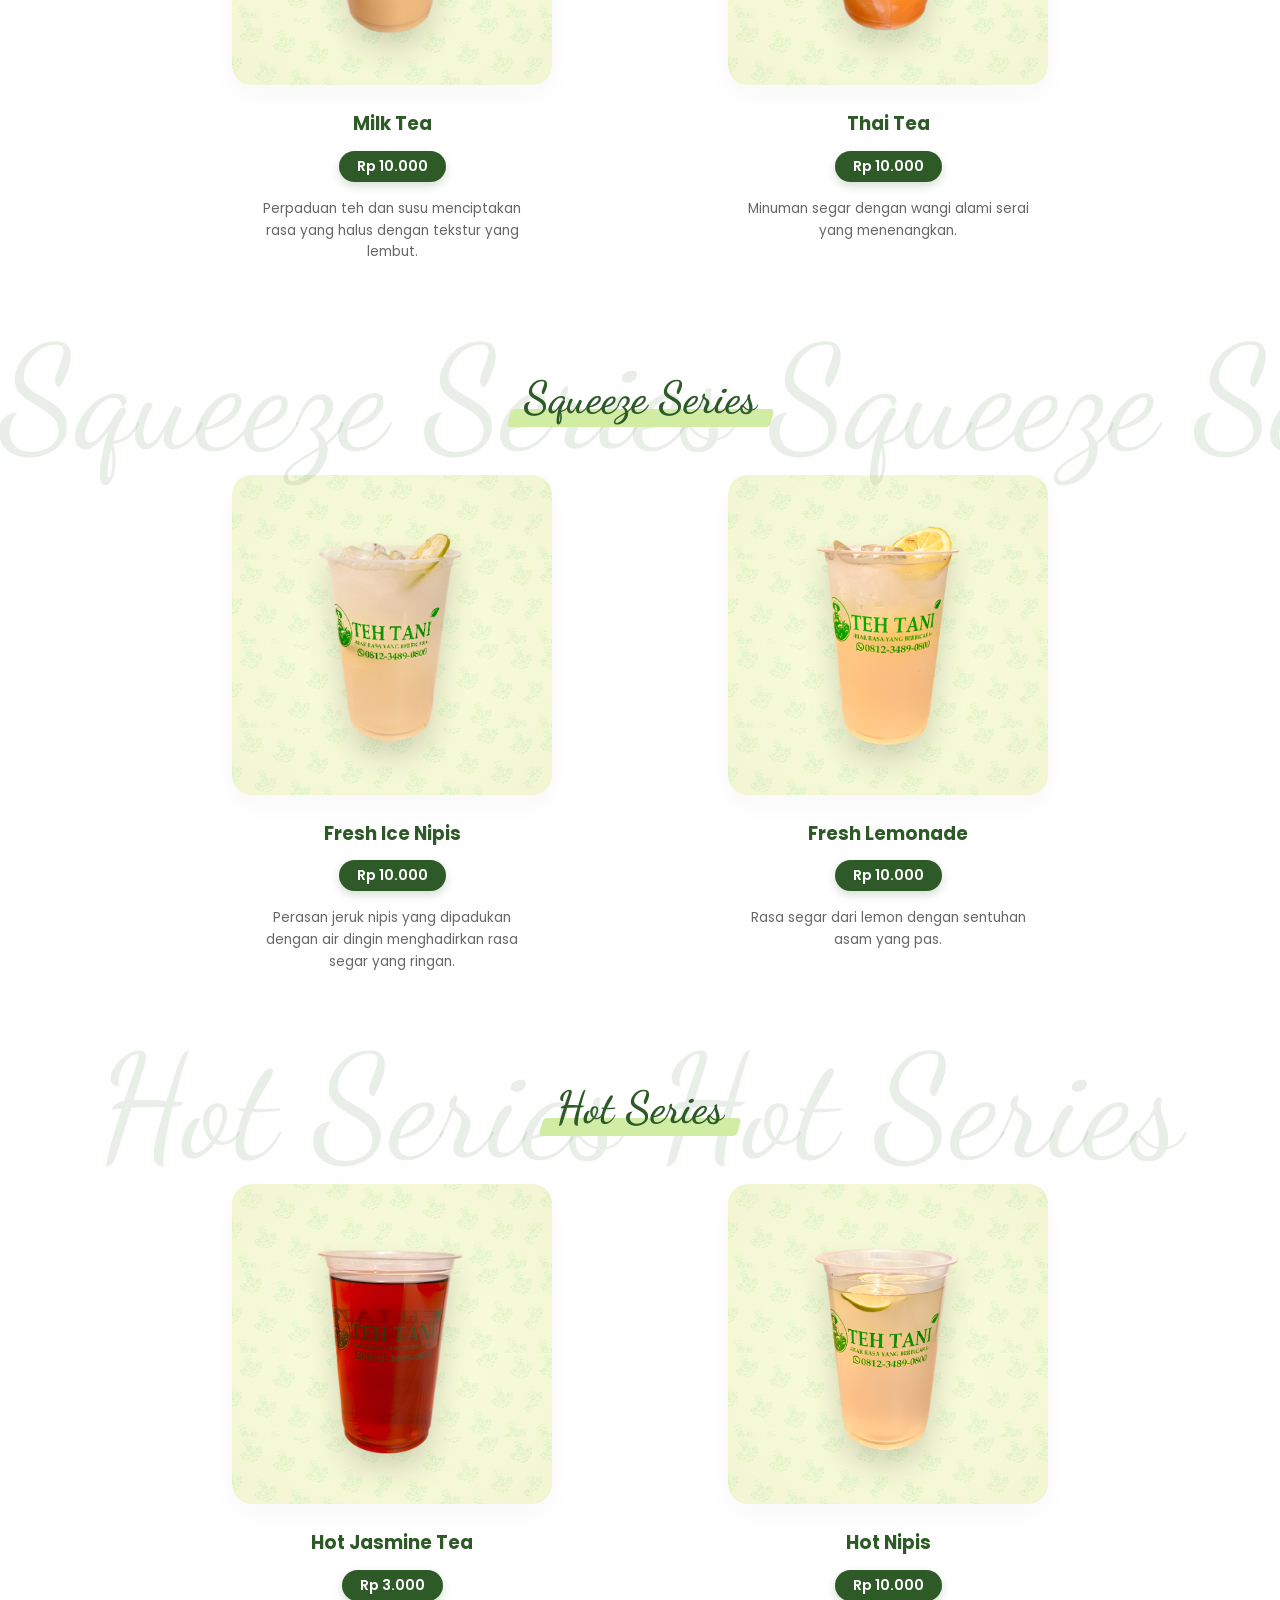
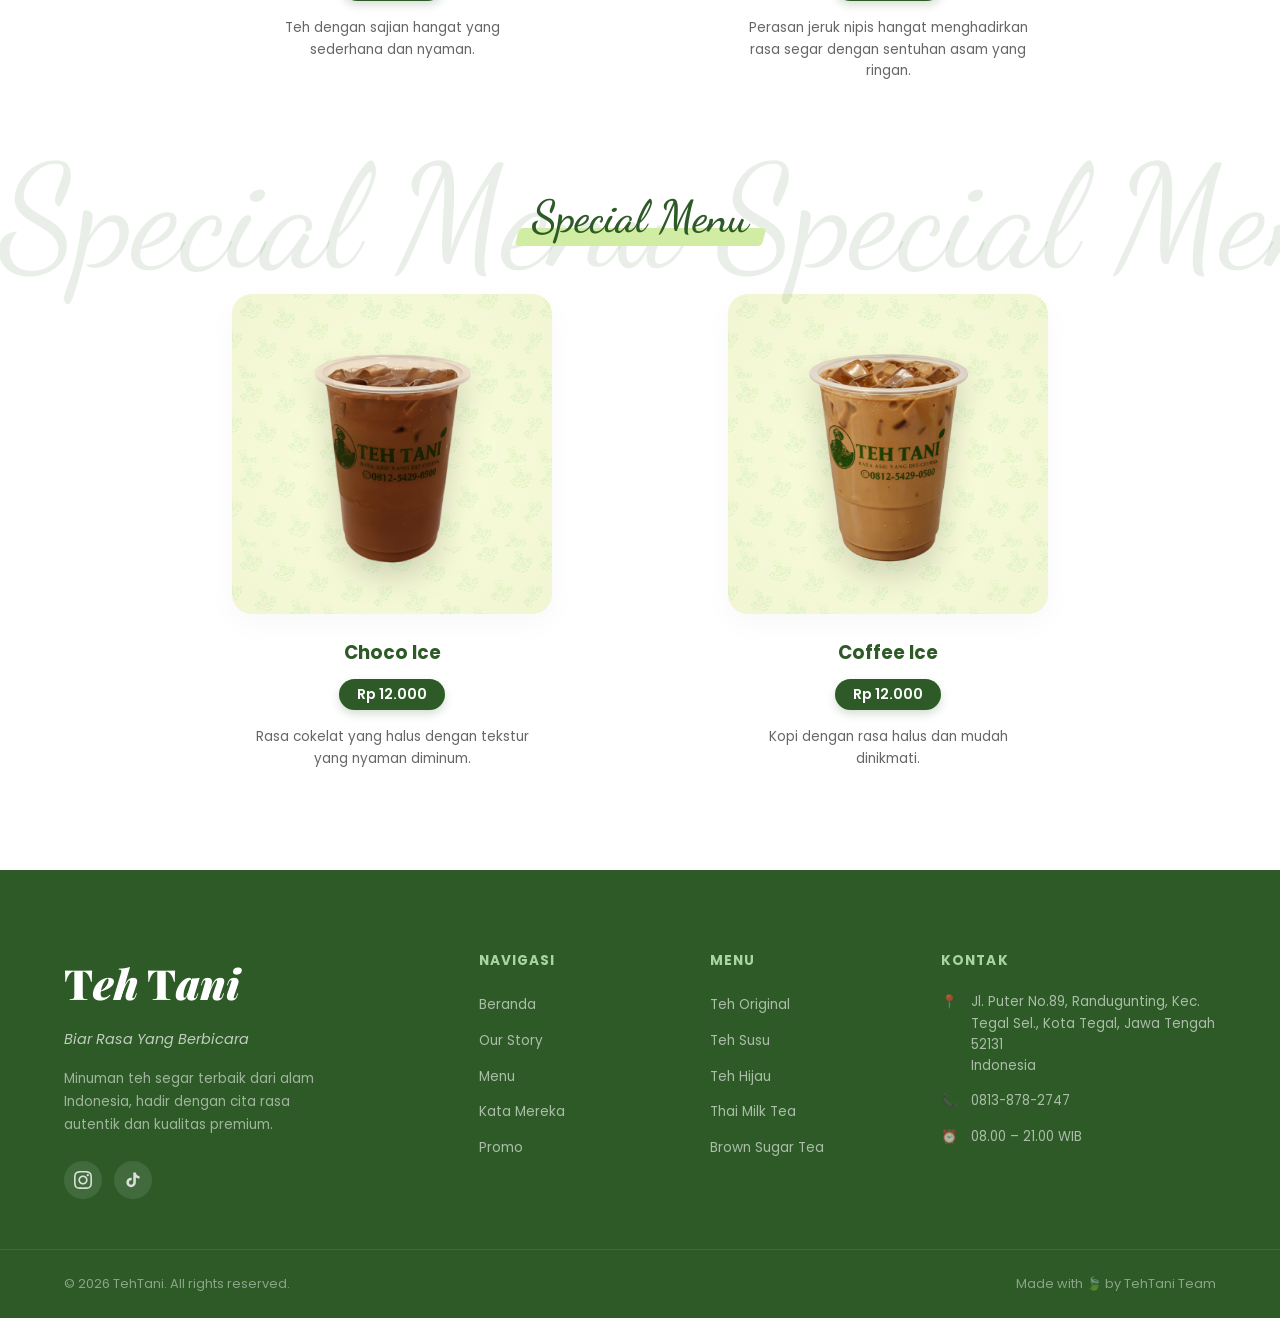
==== commit 75290272: "Standardize menu card sizes and image aspect ratios for consistency" ====
--- a/menu.html
+++ b/menu.html
@@ -142,7 +142,7 @@
 
         .menu-grid.centered-row .menu-card {
             width: 100%;
-            max-width: 280px;
+            max-width: 320px; /* Increased to match normal grid items on mobile */
         }
 
         .menu-card {
@@ -153,6 +153,8 @@
             opacity: 0;
             transform: translateY(30px);
             transition: opacity 0.6s ease, transform 0.6s ease;
+            max-width: 320px; /* Added universal max-width */
+            margin: 0 auto;
         }
 
         .menu-card.visible {
@@ -259,10 +261,6 @@
 
             .menu-category-title {
                 font-size: 2.2rem;
-            }
-
-            .menu-img-wrap {
-                aspect-ratio: 4/3;
             }
         }
     </style>
--- a/style.css
+++ b/style.css
@@ -829,6 +829,7 @@
   margin-bottom: 14px;
   display: -webkit-box;
   -webkit-line-clamp: 2;
+  line-clamp: 2;
   -webkit-box-orient: vertical;
   overflow: hidden;
 }
@@ -1001,7 +1002,7 @@
 /* ========== DELIVERY SECTION ========== */
 .delivery-section {
   padding: 100px 0;
-  background: var(--yellow-light);
+  background: radial-gradient(circle at center, #ffffff 0%, #e1eed4 100%);
   position: relative;
   overflow: hidden;
 }
@@ -1012,7 +1013,7 @@
   right: -100px;
   width: 500px;
   height: 500px;
-  background: radial-gradient(circle, rgba(240, 192, 64, 0.2), transparent 70%);
+  background: radial-gradient(circle, rgba(74, 124, 64, 0.15), transparent 70%);
   border-radius: 50%;
 }
 
